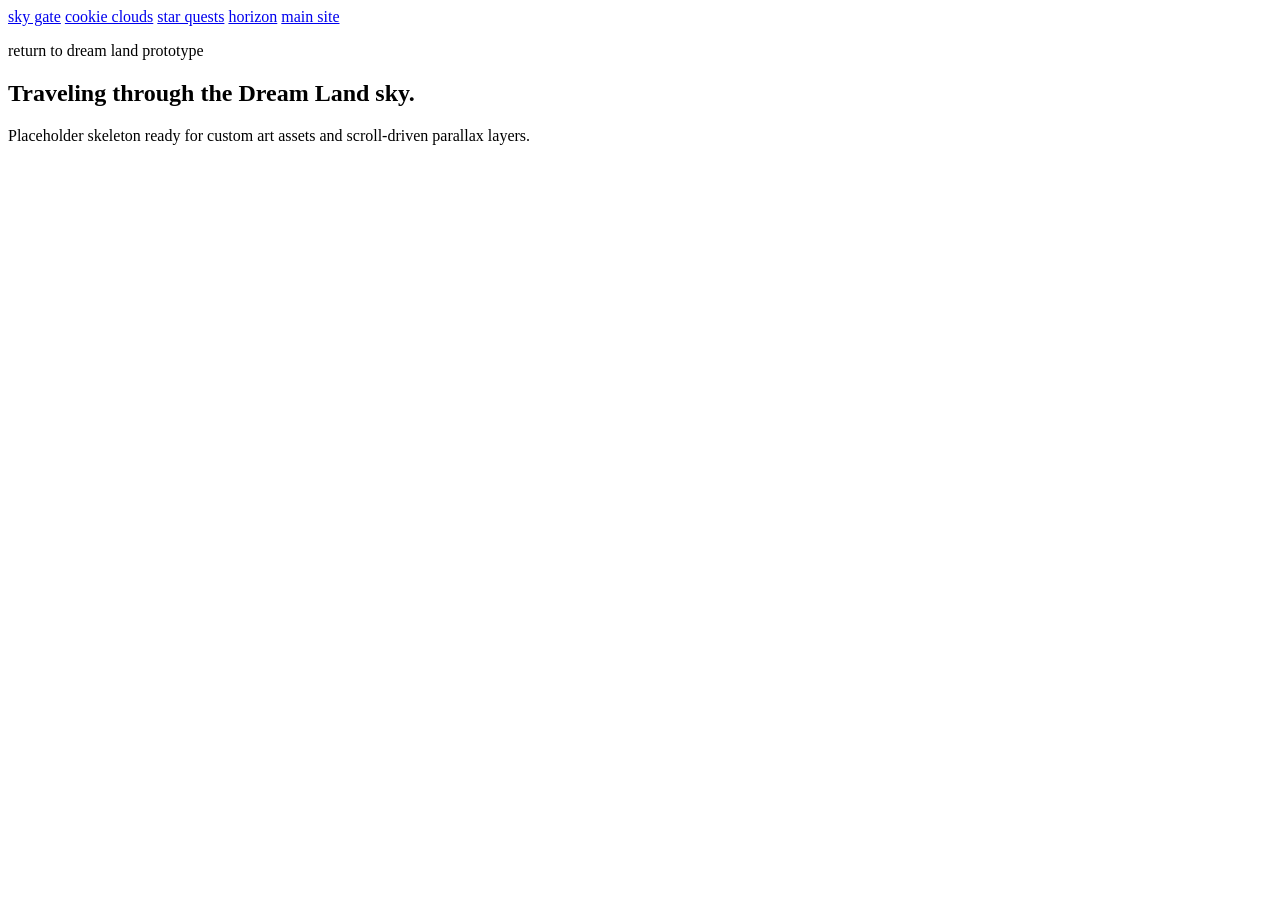
==== public/dreamland/index.html @ 4fce2ef8 "add prototype folder" ====
<!DOCTYPE html>
<html lang="en" class="no-js">
<head>
    <meta charset="UTF-8" />
    <meta name="viewport" content="width=device-width, initial-scale=1.0" />
    <title>Kerwin Mok | Return to Dream Land Prototype</title>
    <link rel="preconnect" href="https://fonts.googleapis.com" />
    <link rel="preconnect" href="https://fonts.gstatic.com" crossorigin />
    <link href="https://fonts.googleapis.com/css2?family=Space+Grotesk:wght@400;500;700&family=Instrument+Serif:ital@0;1&display=swap" rel="stylesheet" />
</head>
<body>
    <header class="top-nav" aria-label="Prototype navigation">
        <a href="#sky-gate" class="is-current" aria-current="true">sky gate</a>
        <a href="#cookie-clouds">cookie clouds</a>
        <a href="#star-quests">star quests</a>
        <a href="#halcandra-horizon">horizon</a>
        <a href="../index.html" class="nav-return">main site</a>
    </header>

    <!-- Fixed viewport stage for parallax background layers -->
    <div id="dreamland-viewport" class="dreamland-viewport" aria-hidden="true"></div>

    <!-- Scrollable foreground content container -->
    <main id="dreamland-world" class="dreamland-world">
        <section id="sky-gate" class="section stage-section">
            <div class="stage-container">
                <p class="kicker">return to dream land prototype</p>
                <h1>Traveling through the Dream Land sky.</h1>
                <p>Placeholder skeleton ready for custom art assets and scroll-driven parallax layers.</p>
            </div>
        </section>
    </main>
</body>
</html>
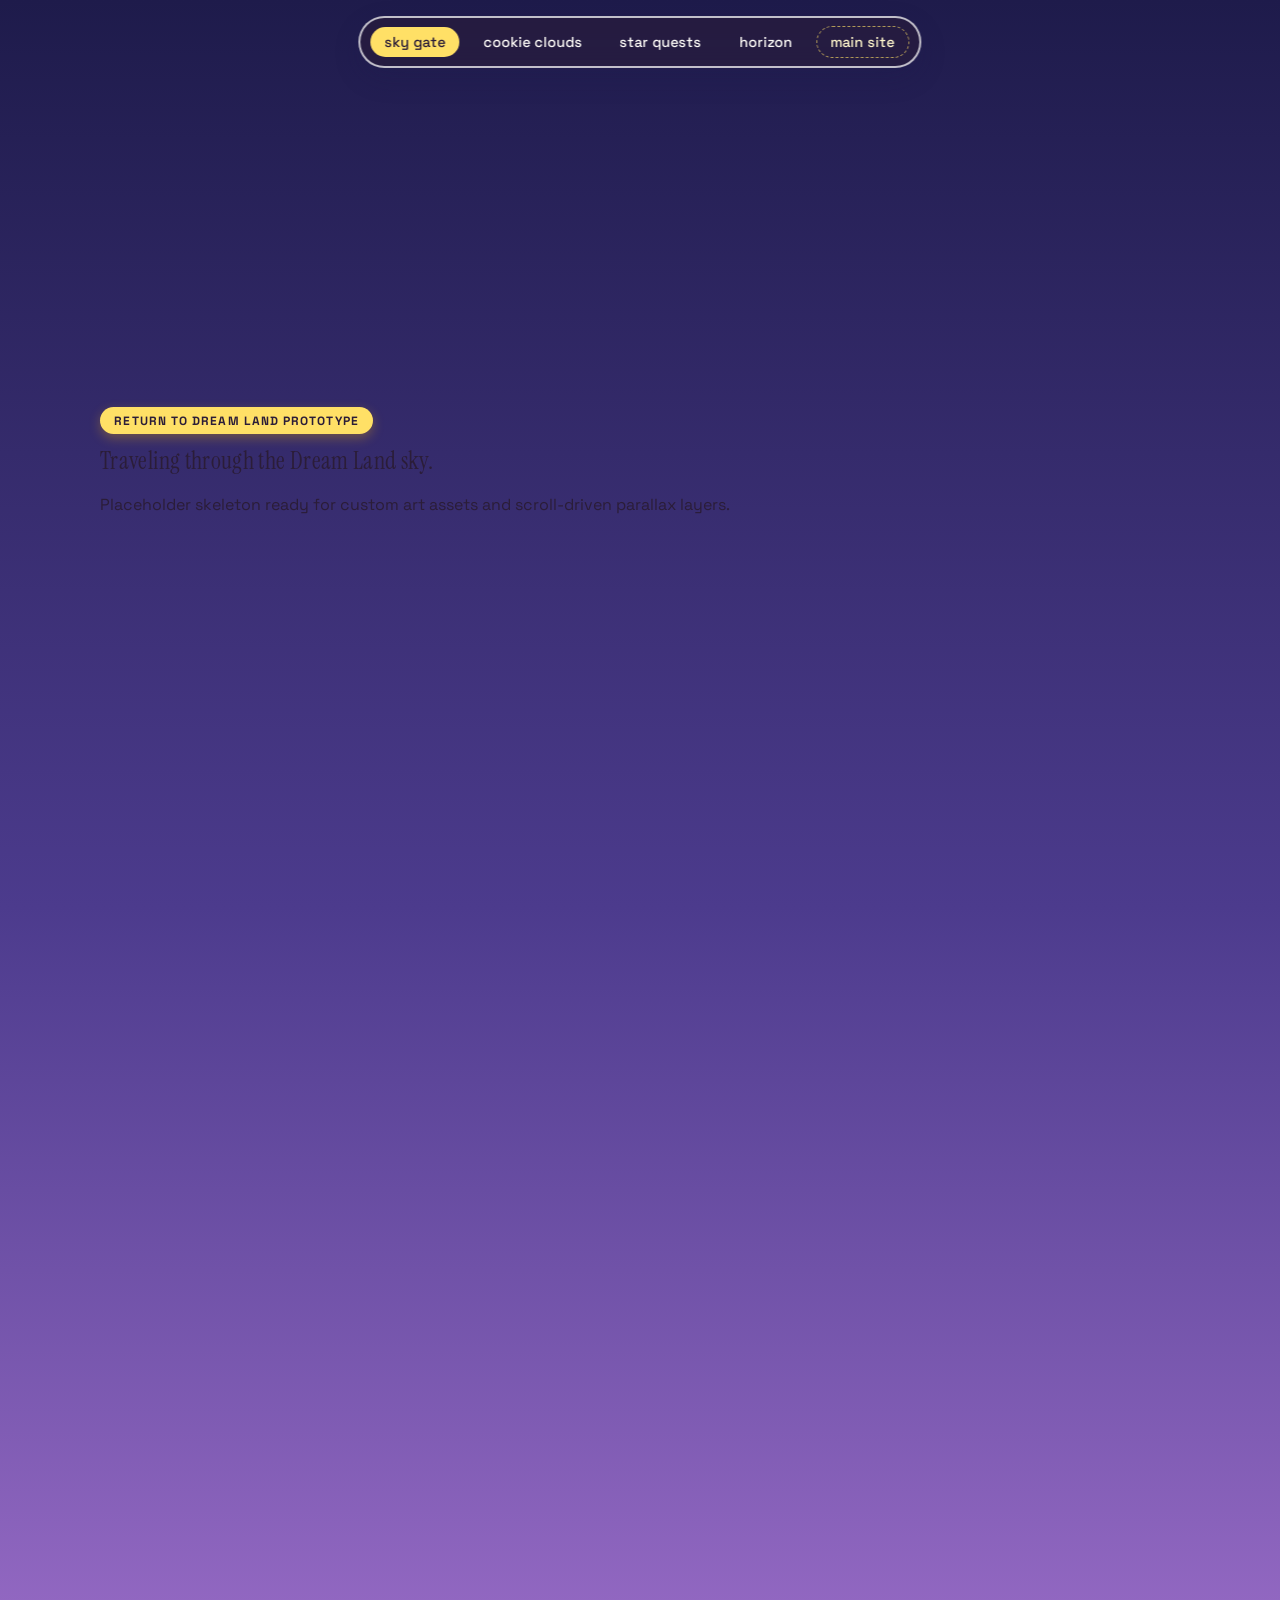
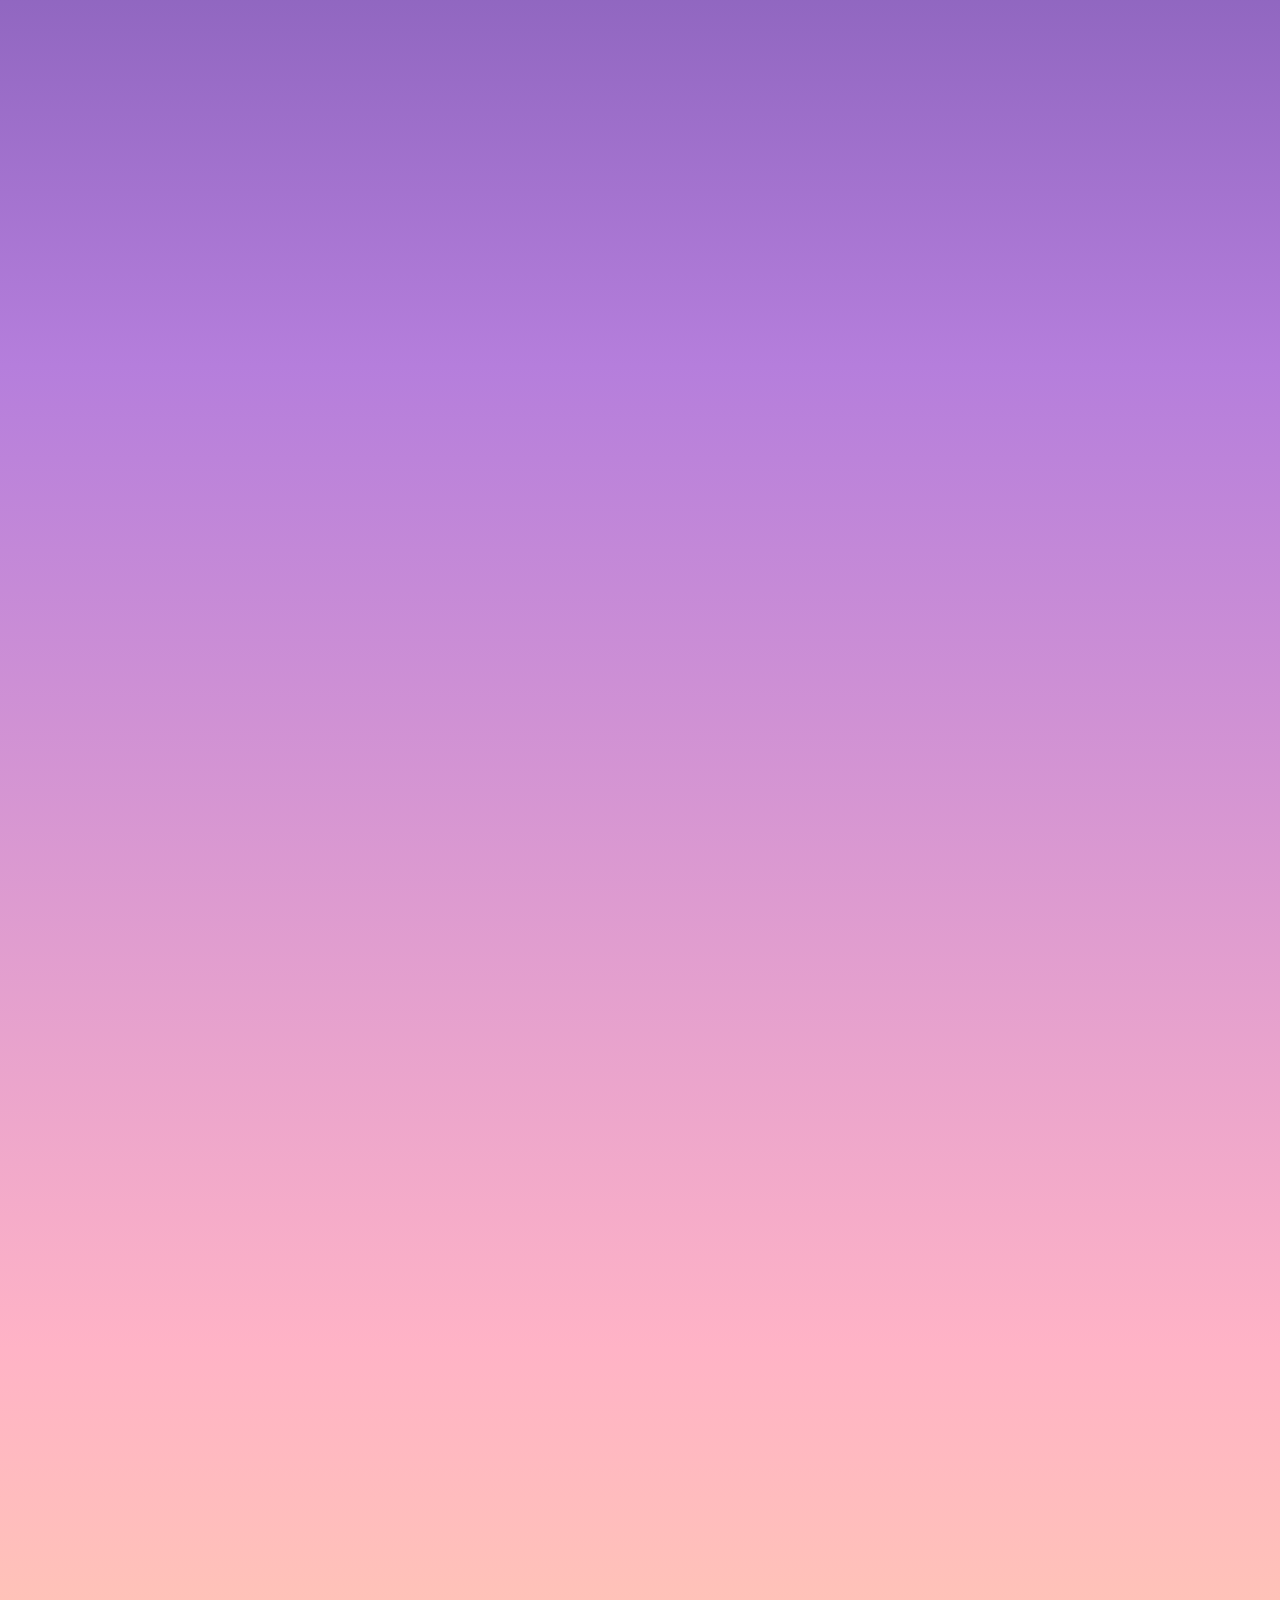
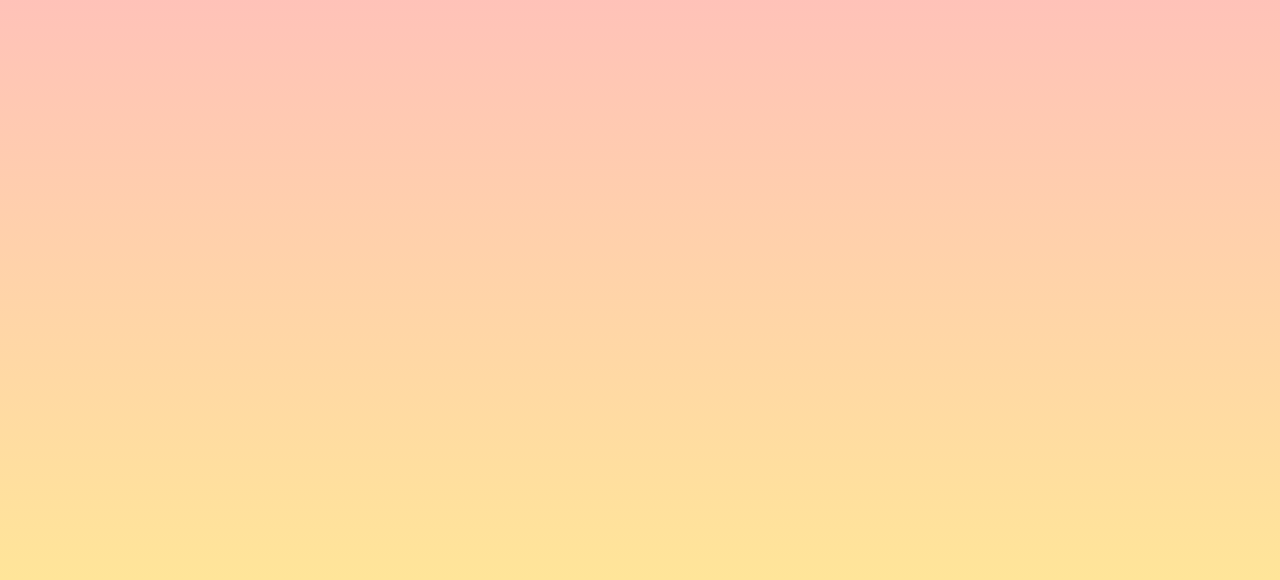
==== commit 29fcfef1: "add dreamland color palette" ====
--- a/public/dreamland/index.html
+++ b/public/dreamland/index.html
@@ -7,6 +7,7 @@
     <link rel="preconnect" href="https://fonts.googleapis.com" />
     <link rel="preconnect" href="https://fonts.gstatic.com" crossorigin />
     <link href="https://fonts.googleapis.com/css2?family=Space+Grotesk:wght@400;500;700&family=Instrument+Serif:ital@0;1&display=swap" rel="stylesheet" />
+    <link rel="stylesheet" href="styles.css" />
 </head>
 <body>
     <header class="top-nav" aria-label="Prototype navigation">
--- a/public/dreamland/styles.css
+++ b/public/dreamland/styles.css
@@ -0,0 +1,164 @@
+:root {
+    /* Dream Land core palette */
+    --kirby-pink: #ff8fb1;
+    --kirby-pink-deep: #ff5d8f;
+    --kirby-blush: #ffbfd3;
+    --kirby-cheek: #ff477e;
+    --star-yellow: #ffe066;
+    --star-gold: #ffb703;
+    --star-cream: #fff6cc;
+    --cloud-white: #fffdf9;
+    --cloud-tint: #fdeef4;
+
+    /* Pastel sky vertical gradient stops */
+    --sky-top: #1e1b4b;
+    --sky-upper: #4c3b8d;
+    --sky-mid: #b57edc;
+    --sky-lower: #ffb3c6;
+    --sky-horizon: #ffe599;
+
+    /* UI surfaces and ink */
+    --surface: rgba(255, 253, 249, 0.86);
+    --surface-strong: rgba(255, 253, 249, 0.94);
+    --ink: #2b1d38;
+    --muted: #644f78;
+    --line: rgba(255, 143, 177, 0.38);
+    --star-glow: 0 0 18px rgba(255, 224, 102, 0.75);
+    --card-shadow: 0 14px 34px rgba(43, 29, 56, 0.12), 0 3px 10px rgba(255, 93, 143, 0.1);
+
+    /* World layout metrics */
+    --world-min-height: 420vh;
+    --radius-pill: 999px;
+    --radius-card: 1.75rem;
+}
+
+* {
+    box-sizing: border-box;
+}
+
+html,
+body {
+    margin: 0;
+    padding: 0;
+    min-height: 100%;
+    scroll-behavior: smooth;
+}
+
+body {
+    font-family: "Space Grotesk", sans-serif;
+    color: var(--ink);
+    background: linear-gradient(
+        180deg,
+        var(--sky-top) 0%,
+        var(--sky-upper) 24%,
+        var(--sky-mid) 52%,
+        var(--sky-lower) 78%,
+        var(--sky-horizon) 100%
+    );
+    overflow-x: hidden;
+}
+
+h1,
+h2,
+h3 {
+    margin-top: 0;
+}
+
+h1,
+h2 {
+    font-family: "Instrument Serif", serif;
+    font-weight: 400;
+    line-height: 1.1;
+    letter-spacing: 0.015em;
+}
+
+.top-nav {
+    position: fixed;
+    top: 1rem;
+    left: 50%;
+    transform: translateX(-50%);
+    z-index: 30;
+    display: flex;
+    align-items: center;
+    gap: 0.65rem;
+    padding: 0.5rem 0.65rem;
+    border: 2px solid rgba(255, 255, 255, 0.72);
+    border-radius: var(--radius-pill);
+    background: rgba(43, 29, 56, 0.55);
+    backdrop-filter: blur(10px);
+    box-shadow: 0 10px 26px rgba(30, 27, 75, 0.24);
+}
+
+.top-nav a {
+    color: var(--cloud-white);
+    text-decoration: none;
+    text-transform: lowercase;
+    padding: 0.38rem 0.85rem;
+    border-radius: var(--radius-pill);
+    font-size: 0.9rem;
+    font-weight: 500;
+    transition: background-color 200ms ease, color 200ms ease, transform 200ms ease;
+}
+
+.top-nav a:hover,
+.top-nav a.is-current {
+    background: var(--star-yellow);
+    color: var(--ink);
+}
+
+.top-nav a.nav-return {
+    border: 1px dashed rgba(255, 224, 102, 0.65);
+    color: var(--star-cream);
+}
+
+.top-nav a.nav-return:hover {
+    background: var(--kirby-pink);
+    color: var(--ink);
+    border-color: transparent;
+}
+
+.dreamland-viewport {
+    position: fixed;
+    inset: 0;
+    z-index: 0;
+    overflow: hidden;
+    pointer-events: none;
+}
+
+.dreamland-world {
+    position: relative;
+    z-index: 2;
+    min-height: var(--world-min-height);
+}
+
+.section {
+    scroll-margin-top: 5.5rem;
+}
+
+.stage-section {
+    min-height: 100svh;
+    display: flex;
+    align-items: center;
+    padding: clamp(5.5rem, 8vw, 7.5rem) clamp(1.2rem, 6vw, 5rem) clamp(3rem, 5vw, 4.5rem);
+}
+
+.stage-container {
+    width: min(1080px, 100%);
+    margin-inline: auto;
+}
+
+.kicker {
+    display: inline-flex;
+    align-items: center;
+    gap: 0.45rem;
+    margin: 0 0 0.85rem;
+    padding: 0.35rem 0.9rem;
+    border-radius: var(--radius-pill);
+    background: var(--star-yellow);
+    color: var(--ink);
+    text-transform: uppercase;
+    letter-spacing: 0.09em;
+    font-size: 0.75rem;
+    font-weight: 700;
+    box-shadow: 0 4px 12px rgba(255, 183, 3, 0.3);
+}
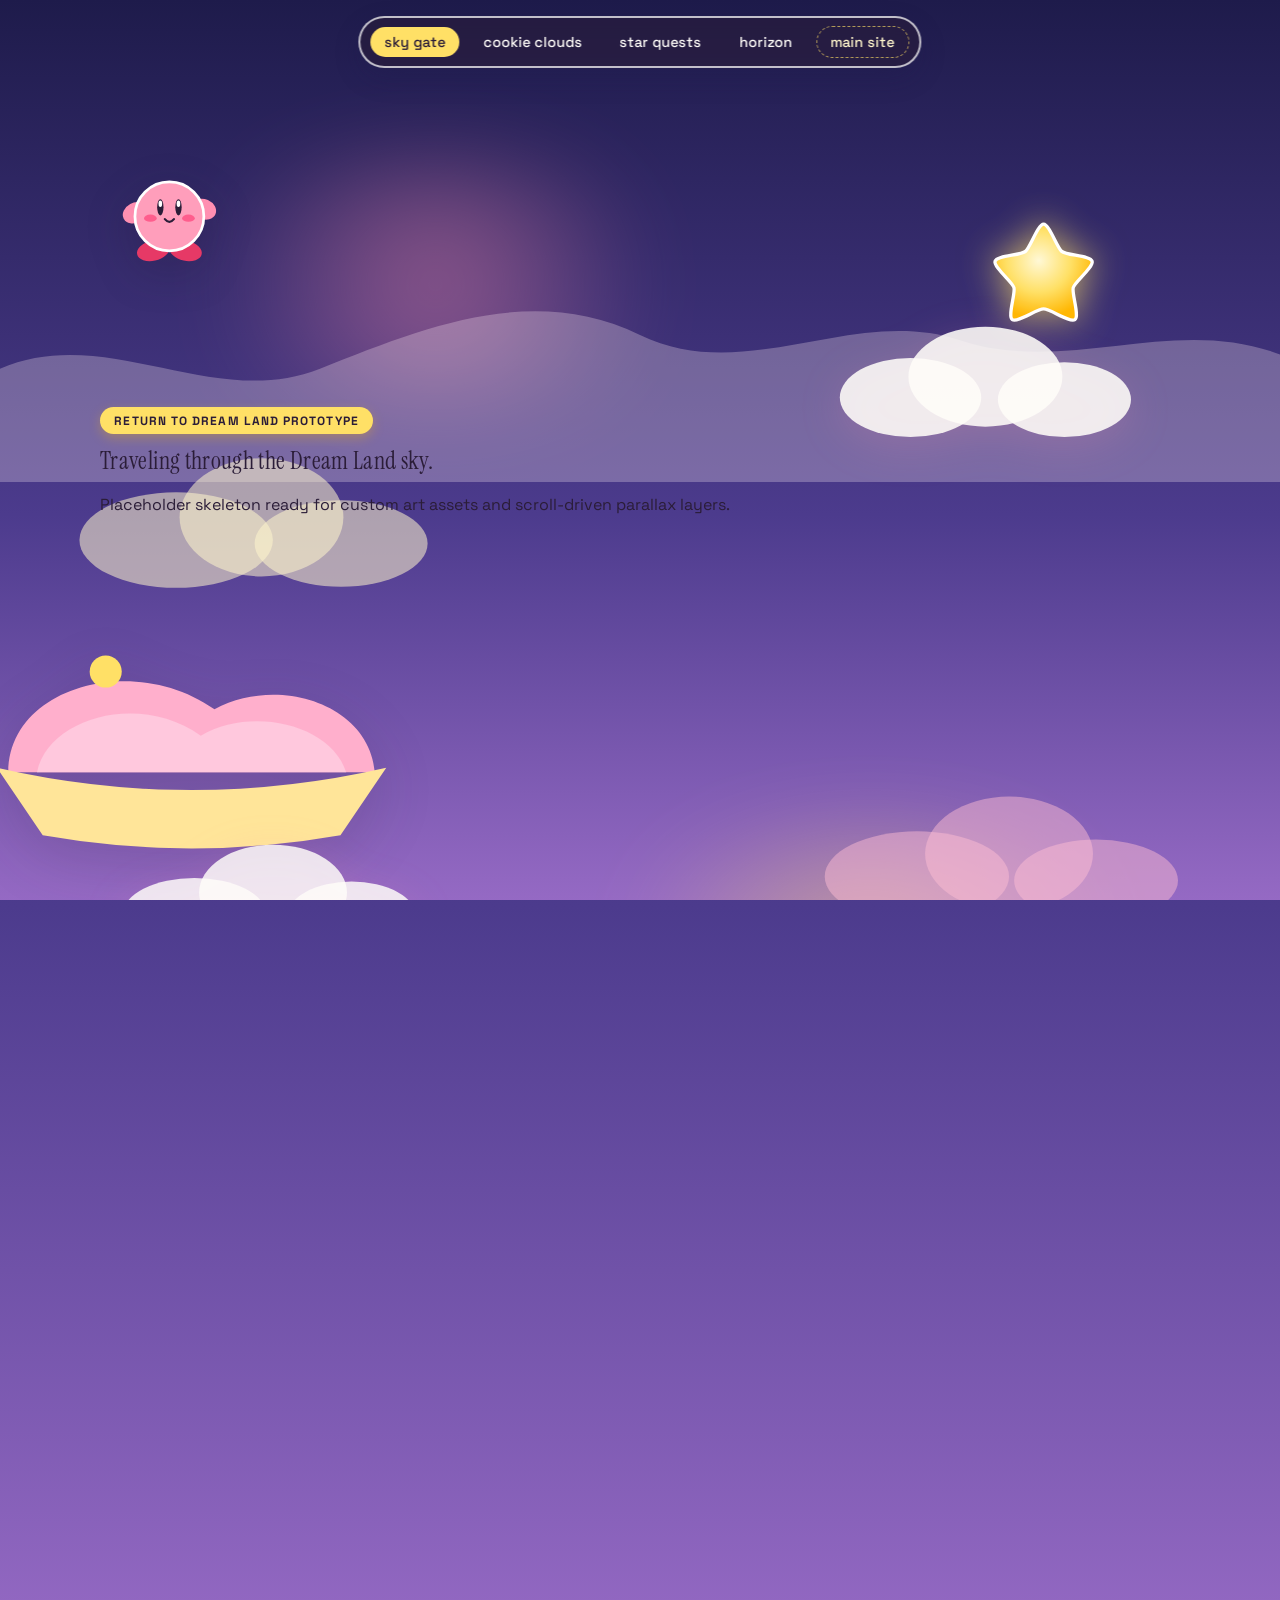
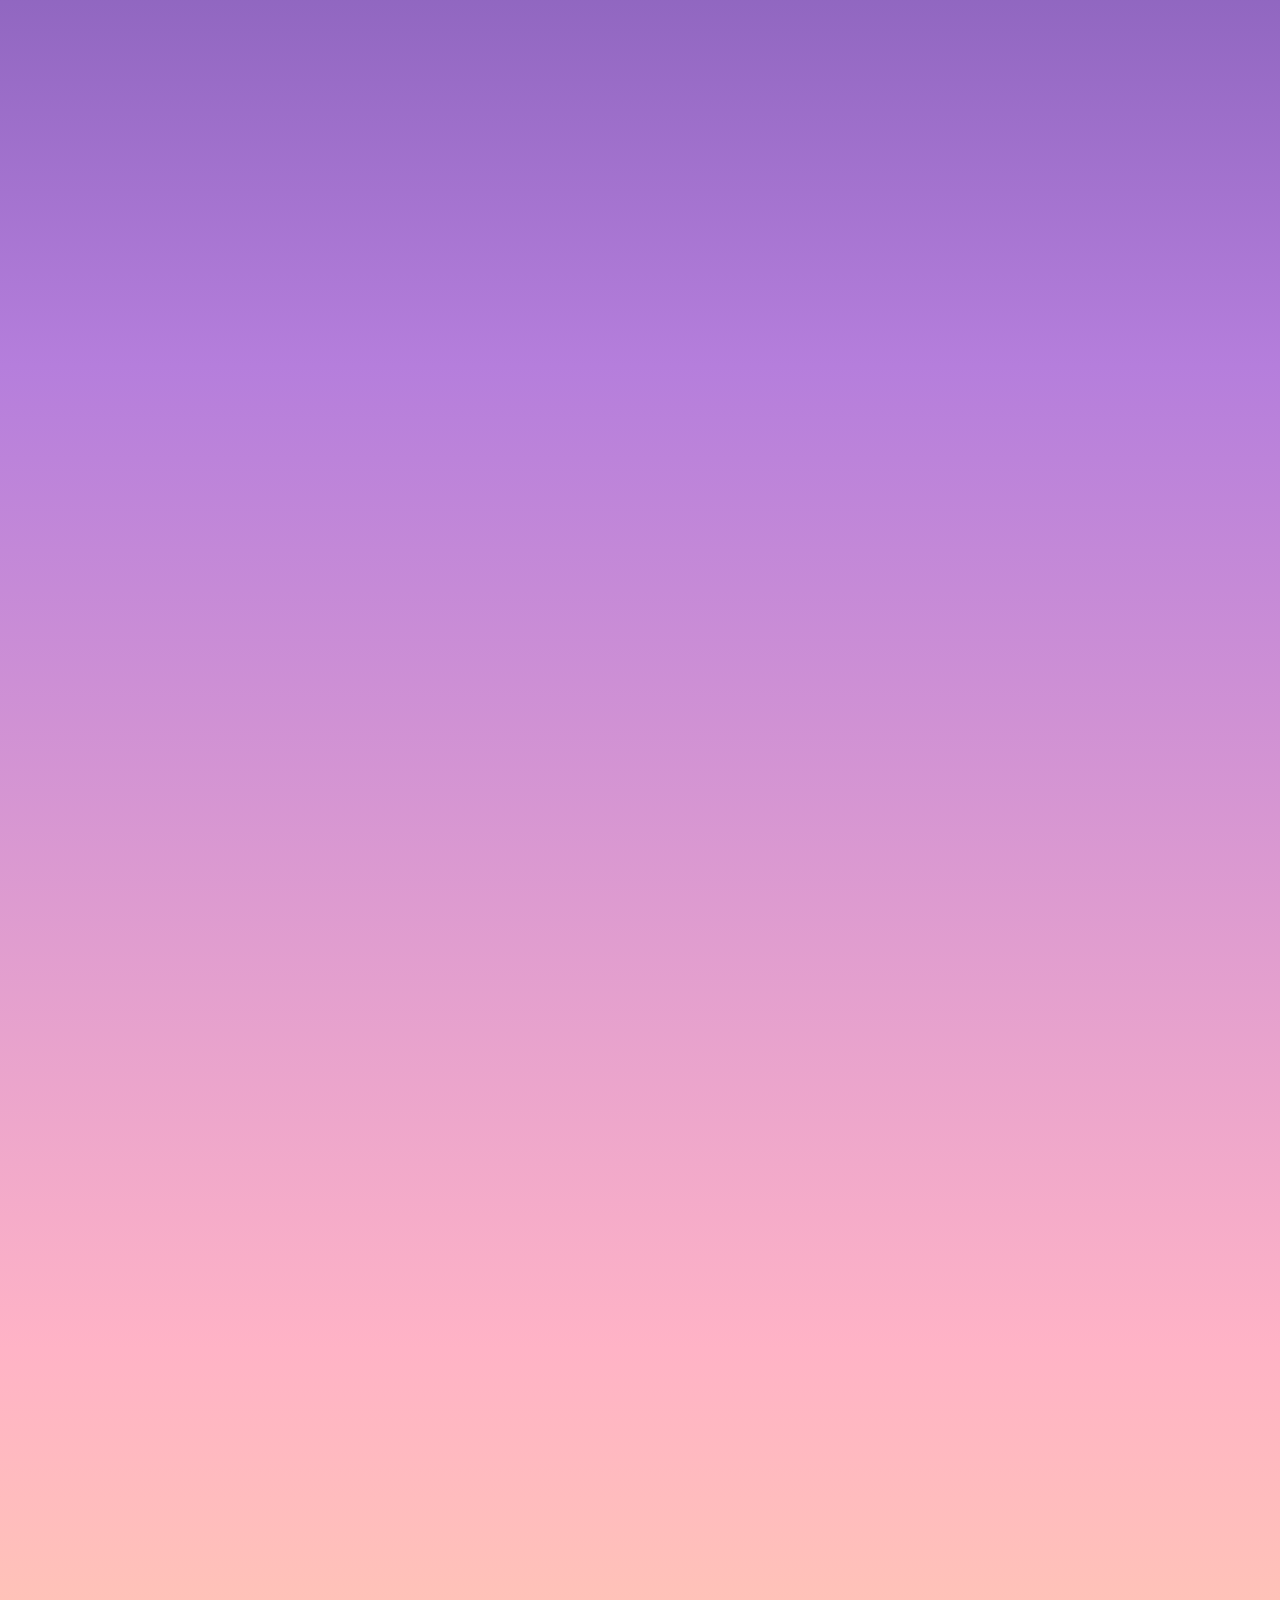
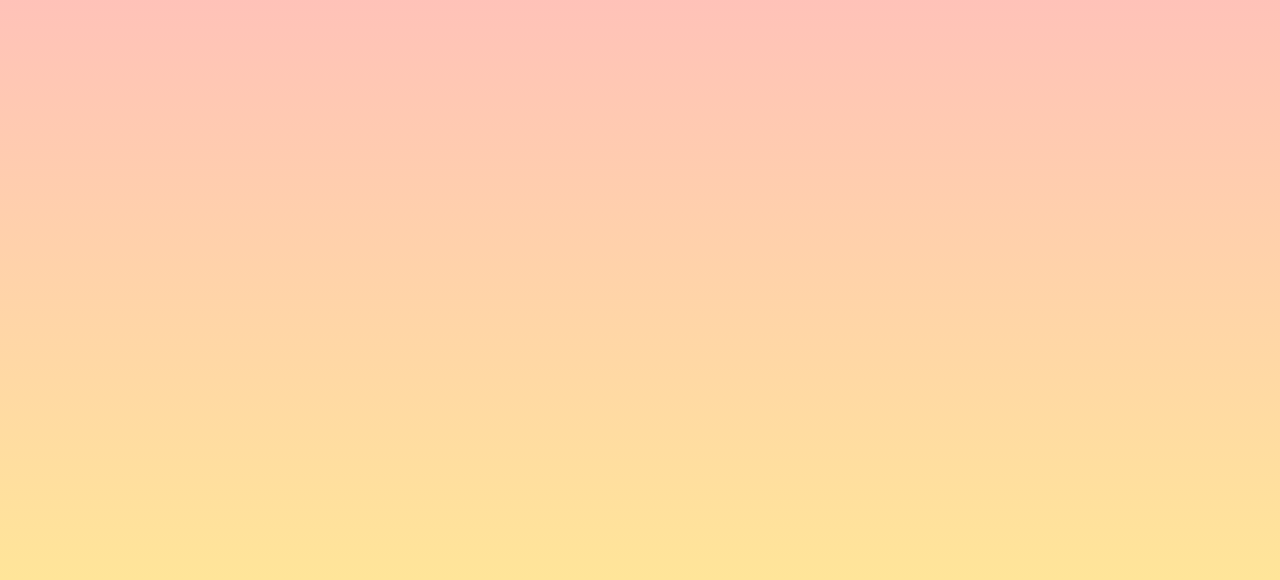
==== commit 2c9dae30: "add sky and cloud layers" ====
--- a/public/dreamland/index.html
+++ b/public/dreamland/index.html
@@ -19,7 +19,160 @@
     </header>
 
     <!-- Fixed viewport stage for parallax background layers -->
-    <div id="dreamland-viewport" class="dreamland-viewport" aria-hidden="true"></div>
+    <div id="dreamland-viewport" class="dreamland-viewport" aria-hidden="true">
+        <!-- Layer 1: Tall Dream Land World Sky Background -->
+        <!-- TODO(asset): Replace .sky-gradient-placeholder with full tall background image (assets/world-bg-sky.png) via config.js -->
+        <div class="parallax-layer layer-world-bg" data-parallax-layer="worldBg">
+            <div class="sky-gradient-placeholder">
+                <div class="sky-aurora sky-aurora-top"></div>
+                <div class="sky-aurora sky-aurora-mid"></div>
+                <div class="sky-horizon-glow"></div>
+            </div>
+        </div>
+
+        <!-- Layer 2: Distant Starfield (slowest parallax) -->
+        <!-- TODO(asset): Optional static/tiled star layer image (assets/stars-far.png) can replace generated stars via config.js -->
+        <div id="starfield-far" class="parallax-layer layer-stars-far" data-parallax-layer="farStars"></div>
+
+        <!-- Layer 3: Distant Pastel Clouds -->
+        <!-- TODO(asset): Replace inline SVG cloud bands with painted cloud layer (assets/clouds-far.png) -->
+        <div class="parallax-layer layer-clouds-far" data-parallax-layer="distantClouds">
+            <svg class="placeholder-svg cloud-band cloud-band-upper" viewBox="0 0 1440 320" preserveAspectRatio="none">
+                <path fill="rgba(253, 238, 244, 0.28)" d="M0,192 C120,140 240,240 360,192 C480,144 600,96 720,154 C840,212 960,120 1080,160 C1200,200 1320,130 1440,176 L1440,320 L0,320 Z"></path>
+            </svg>
+            <div class="cloud-cluster cloud-cluster-far-left">
+                <svg class="placeholder-svg" viewBox="0 0 360 150">
+                    <g fill="rgba(255, 246, 204, 0.55)">
+                        <ellipse cx="110" cy="95" rx="85" ry="42" />
+                        <ellipse cx="185" cy="75" rx="72" ry="52" />
+                        <ellipse cx="255" cy="98" rx="76" ry="38" />
+                    </g>
+                </svg>
+            </div>
+            <div class="cloud-cluster cloud-cluster-far-right">
+                <svg class="placeholder-svg" viewBox="0 0 400 160">
+                    <g fill="rgba(255, 191, 211, 0.48)">
+                        <ellipse cx="120" cy="100" rx="90" ry="44" />
+                        <ellipse cx="210" cy="78" rx="82" ry="56" />
+                        <ellipse cx="295" cy="104" rx="80" ry="40" />
+                    </g>
+                </svg>
+            </div>
+        </div>
+
+        <!-- Layer 4: Mid-depth Starfield -->
+        <!-- TODO(asset): Optional mid star layer asset (assets/stars-mid.png) can replace generated mid stars via config.js -->
+        <div id="starfield-mid" class="parallax-layer layer-stars-mid" data-parallax-layer="midStars"></div>
+
+        <!-- Layer 5: Floating Dream Land Hills & Fountain Isles -->
+        <!-- TODO(asset): Replace SVG floating islands and hills with illustrated stage backdrop (assets/dreamland-hills.png) -->
+        <div class="parallax-layer layer-floating-hills" data-parallax-layer="floatingHills">
+            <div class="floating-isle isle-left">
+                <svg class="placeholder-svg" viewBox="0 0 380 220">
+                    <!-- Rounded checkerboard-inspired pastel hill placeholder -->
+                    <path d="M30,140 C30,65 140,35 210,85 C265,55 345,80 350,140 Z" fill="#ffAFcc" />
+                    <path d="M55,140 C65,92 145,70 198,108 C242,82 312,98 325,140 Z" fill="#ffc8dd" />
+                    <path d="M20,136 Q190,175 360,136 L320,195 Q190,218 60,195 Z" fill="#ffe599" />
+                    <circle cx="115" cy="52" r="14" fill="#ffe066" />
+                </svg>
+            </div>
+            <div class="floating-isle isle-right">
+                <svg class="placeholder-svg" viewBox="0 0 420 240">
+                    <path d="M40,155 C45,72 165,40 245,98 C300,68 375,92 385,155 Z" fill="#cdb4db" />
+                    <path d="M70,155 C85,100 165,82 232,120 C278,94 342,110 355,155 Z" fill="#ffafcc" />
+                    <path d="M30,150 Q210,192 390,150 L345,212 Q210,234 75,212 Z" fill="#ffe066" />
+                </svg>
+            </div>
+        </div>
+
+        <!-- Layer 6: Warp Star Vehicle Placeholder -->
+        <!-- TODO(asset): Replace SVG Warp Star with illustrated Warp Star asset (assets/warp-star.png) -->
+        <div class="parallax-layer layer-warp-star" data-parallax-layer="warpStar">
+            <div id="warp-star-anchor" class="warp-star-badge">
+                <img class="asset-slot-img" data-asset-slot="warpStar" alt="" hidden />
+                <svg class="placeholder-svg warp-star-svg" viewBox="0 0 140 140">
+                    <defs>
+                        <radialGradient id="warpStarGrad" cx="45%" cy="38%" r="60%">
+                            <stop offset="0%" stop-color="#fff8d6" />
+                            <stop offset="55%" stop-color="#ffe066" />
+                            <stop offset="100%" stop-color="#ffb703" />
+                        </radialGradient>
+                    </defs>
+                    <path
+                        fill="url(#warpStarGrad)"
+                        stroke="#ffffff"
+                        stroke-width="4"
+                        stroke-linejoin="round"
+                        d="M70,10 C77,10 86,38 92,43 C98,48 127,48 129,55 C131,62 108,80 106,87 C104,94 114,122 108,126 C102,130 78,113 70,113 C62,113 38,130 32,126 C26,122 36,94 34,87 C32,80 9,62 11,55 C13,48 42,48 48,43 C54,38 63,10 70,10 Z"
+                    />
+                </svg>
+            </div>
+        </div>
+
+        <!-- Layer 7: Foreground Fluffy Clouds (faster parallax) -->
+        <!-- TODO(asset): Replace foreground SVG clouds with painted foreground cloud layer (assets/clouds-near.png) -->
+        <div class="parallax-layer layer-clouds-near" data-parallax-layer="nearClouds">
+            <div class="cloud-puff cloud-puff-1">
+                <svg class="placeholder-svg" viewBox="0 0 320 140">
+                    <g fill="rgba(255, 253, 249, 0.88)">
+                        <ellipse cx="88" cy="88" rx="68" ry="38" />
+                        <ellipse cx="160" cy="68" rx="74" ry="48" />
+                        <ellipse cx="236" cy="90" rx="64" ry="36" />
+                    </g>
+                </svg>
+            </div>
+            <div class="cloud-puff cloud-puff-2">
+                <svg class="placeholder-svg" viewBox="0 0 360 150">
+                    <g fill="rgba(255, 253, 249, 0.84)">
+                        <ellipse cx="100" cy="94" rx="78" ry="40" />
+                        <ellipse cx="185" cy="70" rx="80" ry="52" />
+                        <ellipse cx="270" cy="96" rx="70" ry="38" />
+                    </g>
+                </svg>
+            </div>
+            <div class="cloud-puff cloud-puff-3">
+                <svg class="placeholder-svg" viewBox="0 0 300 135">
+                    <g fill="rgba(253, 238, 244, 0.9)">
+                        <ellipse cx="84" cy="84" rx="64" ry="34" />
+                        <ellipse cx="152" cy="64" rx="68" ry="45" />
+                        <ellipse cx="222" cy="86" rx="60" ry="33" />
+                    </g>
+                </svg>
+            </div>
+        </div>
+
+        <!-- Layer 8: Foreground Star Sparkles (fastest parallax) -->
+        <!-- TODO(asset): Optional foreground sparkle overlay (assets/stars-near.png) via config.js -->
+        <div id="starfield-near" class="parallax-layer layer-stars-near" data-parallax-layer="foregroundStars"></div>
+
+        <!-- Layer 9: Traveler Character Sprite Slot -->
+        <!-- TODO(asset): Replace geometric pink puffball placeholder with custom character sprite (assets/kirby-float.png) -->
+        <div class="parallax-layer layer-kirby-sprite" data-parallax-layer="kirbySprite">
+            <div id="kirby-traveler" class="kirby-placeholder-wrap">
+                <img class="asset-slot-img" data-asset-slot="kirbySprite" alt="" hidden />
+                <svg class="placeholder-svg kirby-placeholder-svg" viewBox="0 0 120 120">
+                    <!-- Feet placeholders -->
+                    <ellipse cx="42" cy="98" rx="18" ry="11" fill="#e63966" transform="rotate(-12 42 98)" />
+                    <ellipse cx="78" cy="98" rx="18" ry="11" fill="#e63966" transform="rotate(12 78 98)" />
+                    <!-- Arms placeholders -->
+                    <ellipse cx="22" cy="56" rx="14" ry="11" fill="#ff8fb1" transform="rotate(-28 22 56)" />
+                    <ellipse cx="98" cy="52" rx="14" ry="11" fill="#ff8fb1" transform="rotate(24 98 52)" />
+                    <!-- Round body placeholder -->
+                    <circle cx="60" cy="60" r="38" fill="#ff9ebb" stroke="#ffffff" stroke-width="3" />
+                    <!-- Rosy cheeks -->
+                    <ellipse cx="39" cy="62" rx="7" ry="4" fill="#ff477e" opacity="0.75" />
+                    <ellipse cx="81" cy="62" rx="7" ry="4" fill="#ff477e" opacity="0.75" />
+                    <!-- Expressive eyes -->
+                    <ellipse cx="50" cy="50" rx="3.5" ry="9" fill="#2b1d38" />
+                    <ellipse cx="50" cy="46" rx="2" ry="3.5" fill="#ffffff" />
+                    <ellipse cx="70" cy="50" rx="3.5" ry="9" fill="#2b1d38" />
+                    <ellipse cx="70" cy="46" rx="2" ry="3.5" fill="#ffffff" />
+                    <!-- Happy smile -->
+                    <path d="M55,63 Q60,69 65,63" fill="none" stroke="#2b1d38" stroke-width="2.5" stroke-linecap="round" />
+                </svg>
+            </div>
+        </div>
+    </div>
 
     <!-- Scrollable foreground content container -->
     <main id="dreamland-world" class="dreamland-world">
--- a/public/dreamland/styles.css
+++ b/public/dreamland/styles.css
@@ -162,3 +162,166 @@
     font-weight: 700;
     box-shadow: 0 4px 12px rgba(255, 183, 3, 0.3);
 }
+
+/* Parallax layer stack (transform and opacity only for 60fps compositing) */
+.parallax-layer {
+    position: absolute;
+    inset: 0;
+    height: 180vh;
+    will-change: transform, opacity;
+    transform: translate3d(0, 0, 0);
+    pointer-events: none;
+}
+
+.layer-world-bg {
+    height: 220vh;
+}
+
+/* TODO(asset): Replaced when assets.worldBg is enabled in config.js */
+.sky-gradient-placeholder {
+    position: relative;
+    width: 100%;
+    height: 100%;
+    background: linear-gradient(
+        180deg,
+        var(--sky-top) 0%,
+        var(--sky-upper) 26%,
+        var(--sky-mid) 54%,
+        var(--sky-lower) 80%,
+        var(--sky-horizon) 100%
+    );
+}
+
+.sky-aurora {
+    position: absolute;
+    border-radius: 50%;
+    filter: blur(42px);
+    opacity: 0.45;
+}
+
+.sky-aurora-top {
+    top: 8%;
+    left: 12%;
+    width: 44vw;
+    height: 28vh;
+    background: radial-gradient(circle, var(--kirby-pink) 0%, transparent 70%);
+}
+
+.sky-aurora-mid {
+    top: 42%;
+    right: 8%;
+    width: 48vw;
+    height: 32vh;
+    background: radial-gradient(circle, var(--star-yellow) 0%, transparent 72%);
+}
+
+.sky-horizon-glow {
+    position: absolute;
+    inset: auto 0 0;
+    height: 36vh;
+    background: linear-gradient(180deg, transparent 0%, rgba(255, 246, 204, 0.65) 100%);
+}
+
+/* Distant and foreground cloud layers */
+.cloud-band {
+    position: absolute;
+    left: 0;
+    width: 100%;
+    height: 26vh;
+}
+
+.cloud-band-upper {
+    top: 22vh;
+}
+
+.cloud-cluster {
+    position: absolute;
+    width: clamp(220px, 32vw, 420px);
+}
+
+.cloud-cluster-far-left {
+    top: 48vh;
+    left: 4vw;
+}
+
+.cloud-cluster-far-right {
+    top: 86vh;
+    right: 6vw;
+}
+
+.floating-isle {
+    position: absolute;
+    width: clamp(240px, 34vw, 440px);
+    filter: drop-shadow(0 18px 28px rgba(43, 29, 56, 0.16));
+}
+
+.isle-left {
+    top: 68vh;
+    left: -2vw;
+}
+
+.isle-right {
+    top: 118vh;
+    right: -2vw;
+}
+
+.cloud-puff {
+    position: absolute;
+    width: clamp(200px, 26vw, 350px);
+    filter: drop-shadow(0 10px 20px rgba(255, 143, 177, 0.2));
+}
+
+.cloud-puff-1 {
+    top: 34vh;
+    right: 10vw;
+}
+
+.cloud-puff-2 {
+    top: 92vh;
+    left: 8vw;
+}
+
+.cloud-puff-3 {
+    top: 142vh;
+    right: 14vw;
+}
+
+/* Warp Star and Kirby Traveler sprites */
+.warp-star-badge {
+    position: absolute;
+    top: 24vh;
+    right: 14vw;
+    width: clamp(78px, 9vw, 124px);
+    height: clamp(78px, 9vw, 124px);
+    filter: drop-shadow(0 0 18px rgba(255, 224, 102, 0.72));
+    will-change: transform;
+}
+
+.kirby-placeholder-wrap {
+    position: absolute;
+    top: 18vh;
+    left: 9vw;
+    width: clamp(72px, 8.5vw, 112px);
+    height: clamp(72px, 8.5vw, 112px);
+    filter: drop-shadow(0 12px 20px rgba(43, 29, 56, 0.22));
+    will-change: transform;
+}
+
+.placeholder-svg {
+    display: block;
+    width: 100%;
+    height: auto;
+}
+
+.asset-slot-img {
+    display: block;
+    width: 100%;
+    height: auto;
+    object-fit: contain;
+}
+
+.has-real-asset > .placeholder-svg,
+.has-real-asset > .sky-gradient-placeholder {
+    display: none;
+}
+
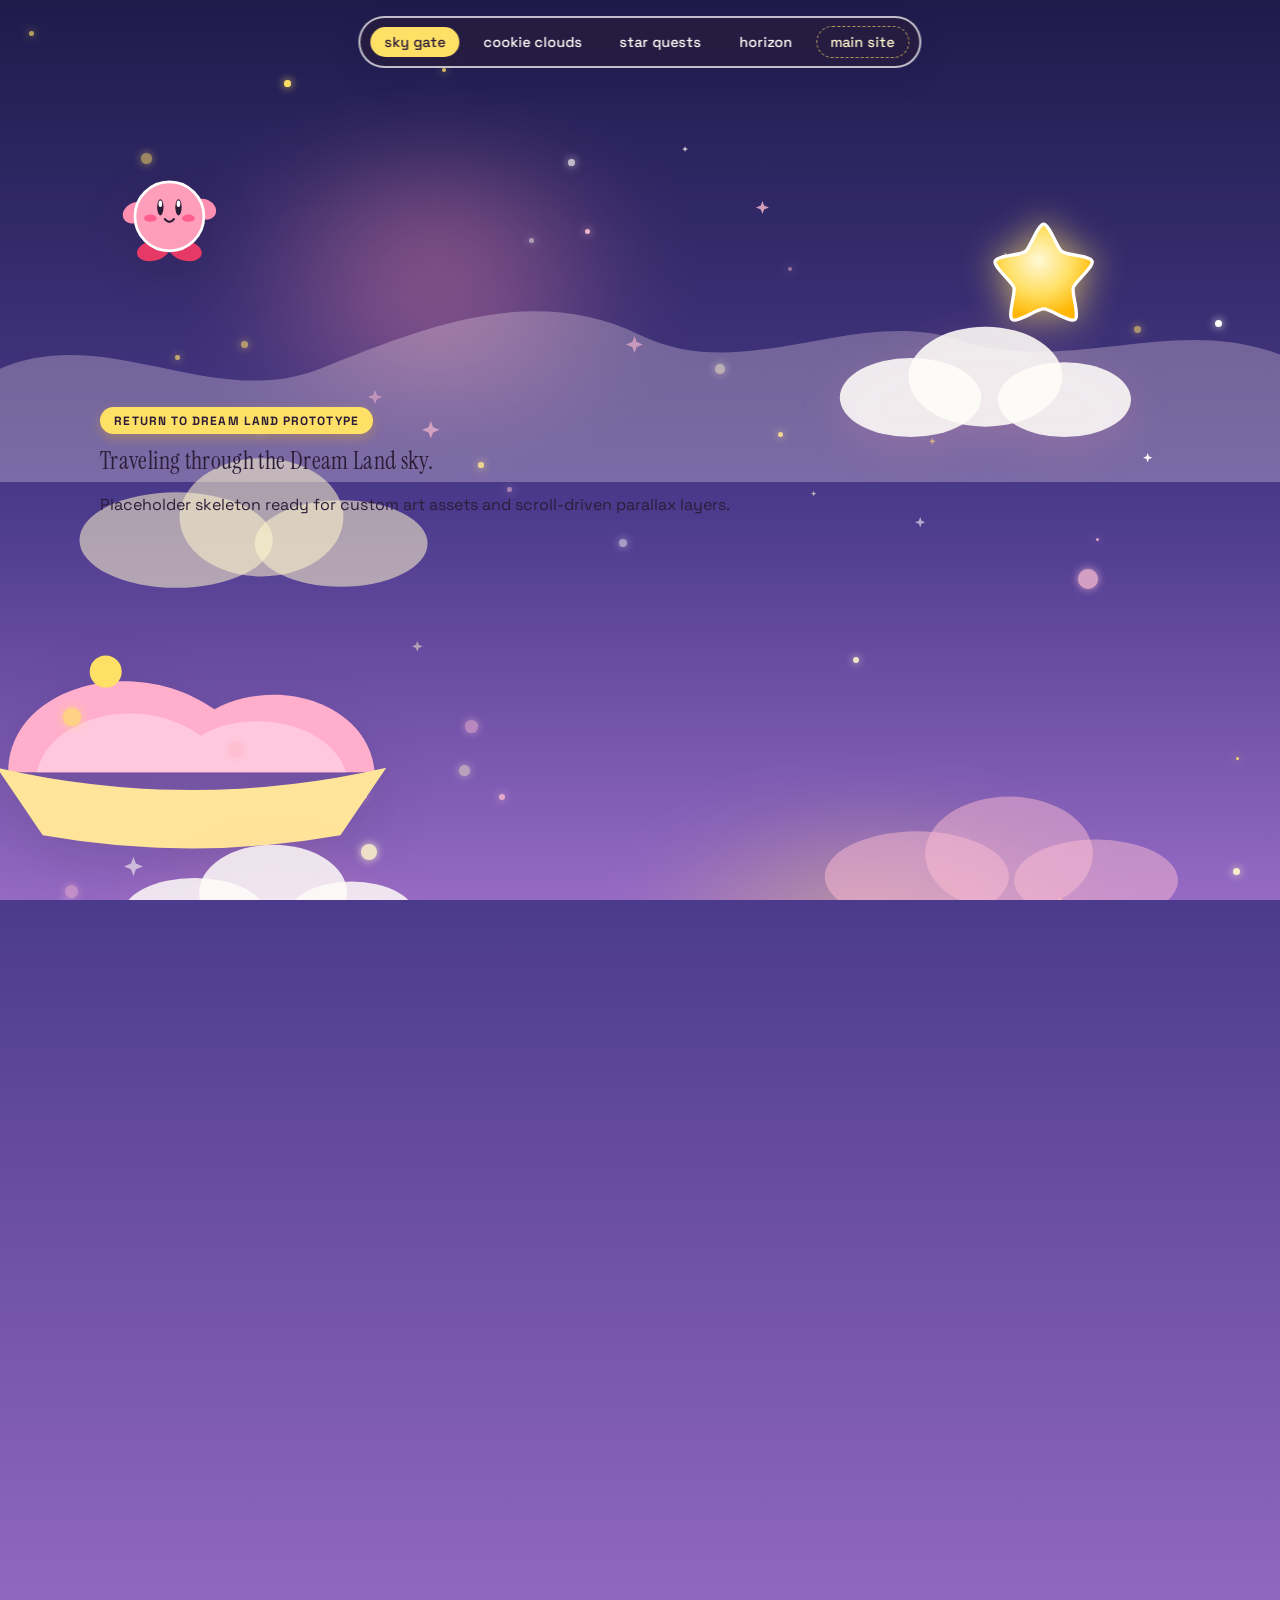
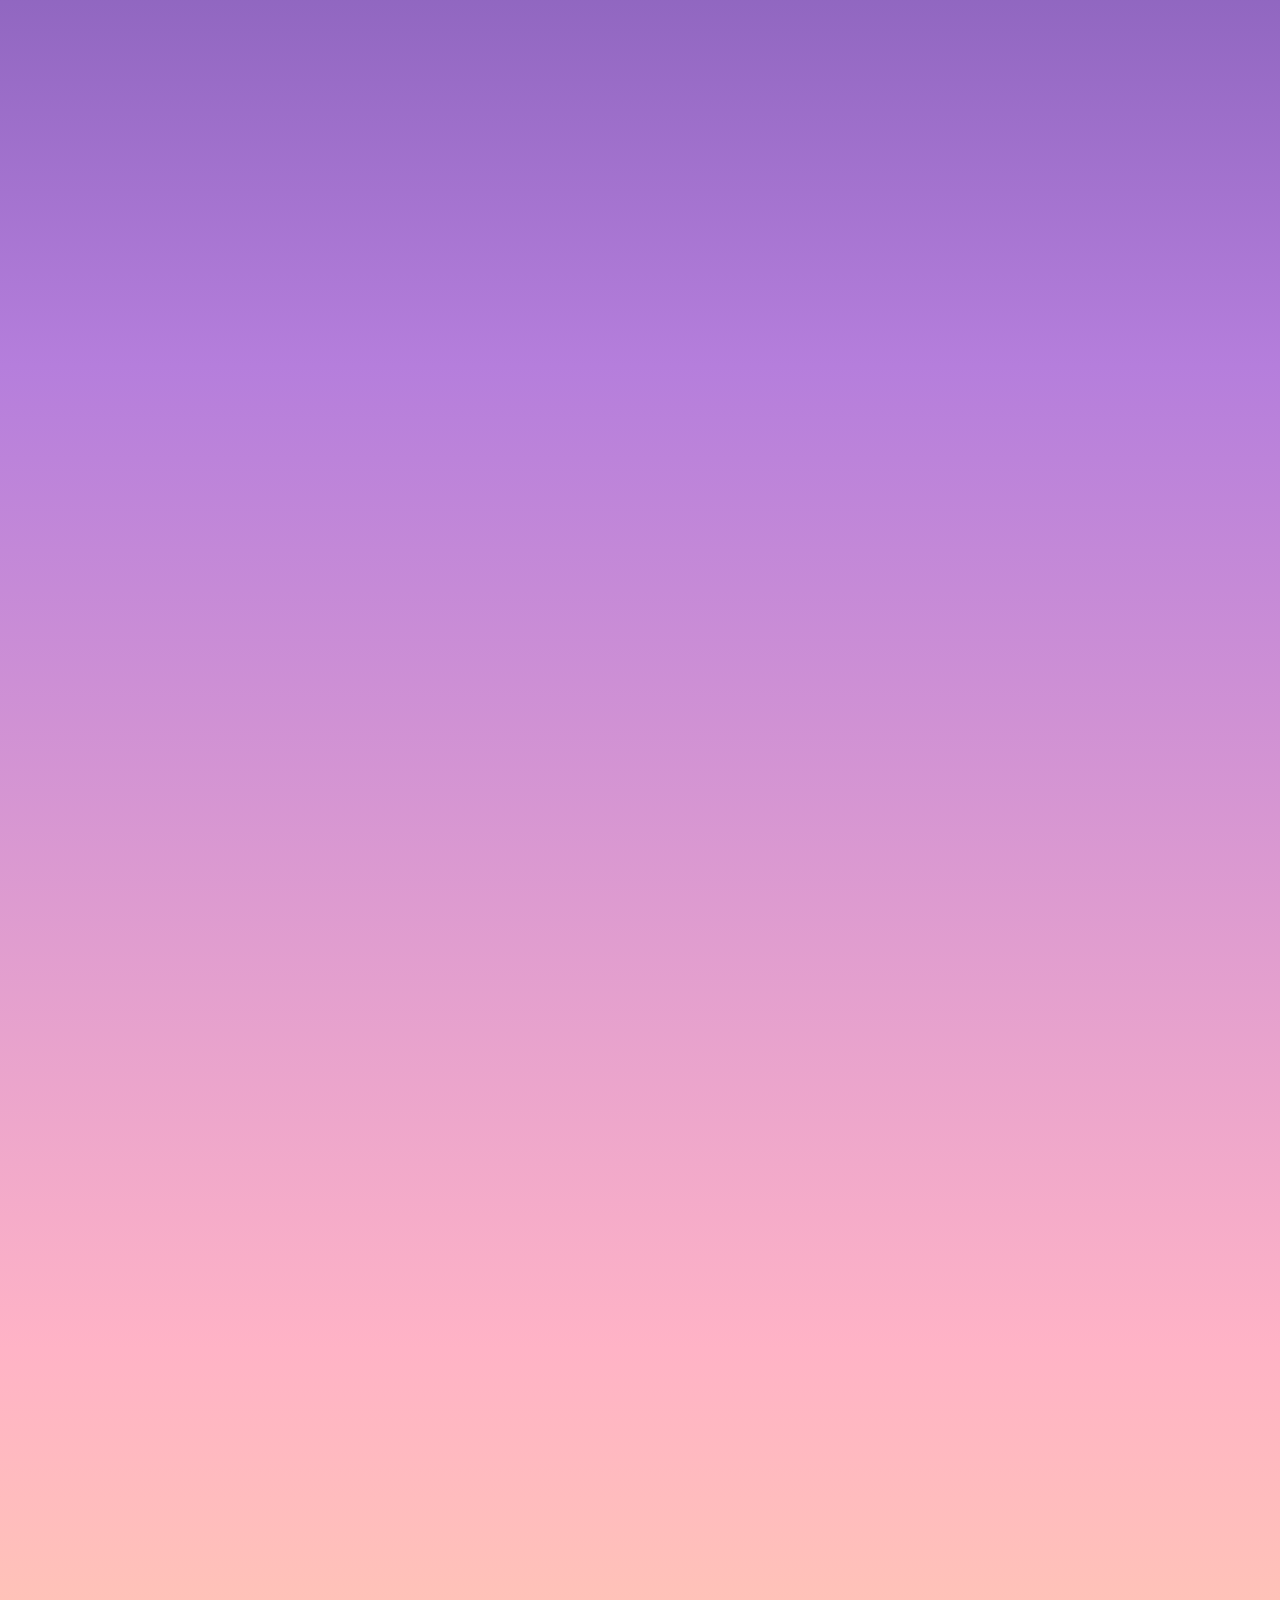
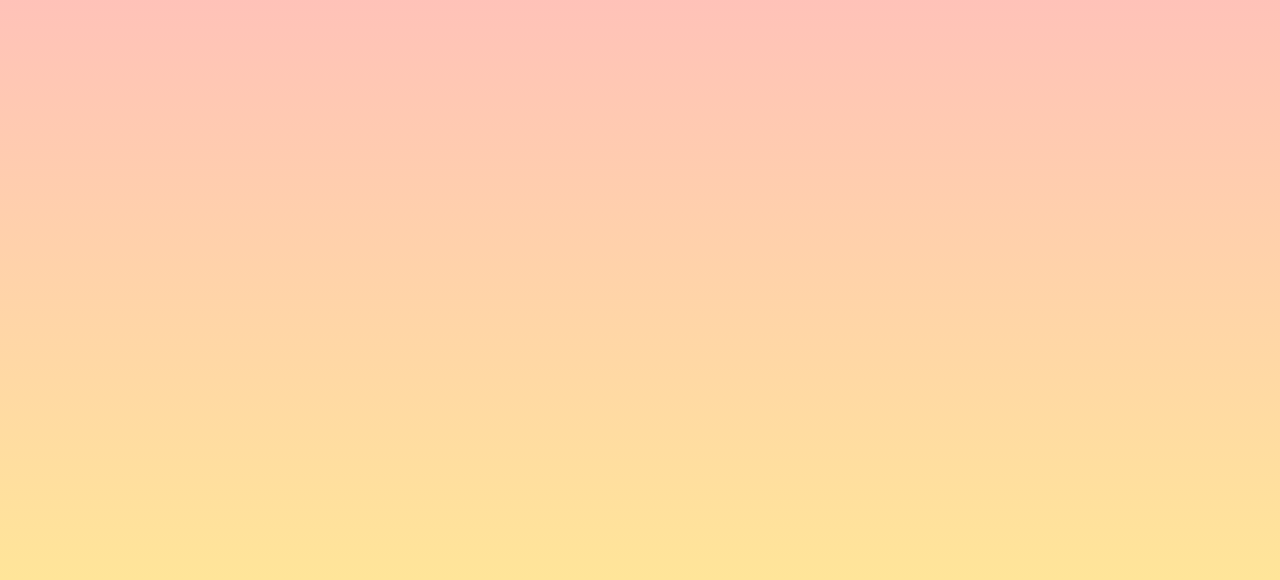
==== commit b67095ba: "add starfield layer" ====
--- a/public/dreamland/index.html
+++ b/public/dreamland/index.html
@@ -184,5 +184,7 @@
             </div>
         </section>
     </main>
+
+    <script src="app.js"></script>
 </body>
 </html>
--- a/public/dreamland/styles.css
+++ b/public/dreamland/styles.css
@@ -325,3 +325,32 @@
     display: none;
 }
 
+/* Generated Dream Land starfield nodes */
+.dream-star {
+    position: absolute;
+    display: block;
+    background: var(--star-color, var(--star-yellow));
+    will-change: transform, opacity;
+    transform: translate3d(0, 0, 0);
+}
+
+.dream-star.is-dot {
+    border-radius: 50%;
+    box-shadow: 0 0 8px var(--star-color, var(--star-yellow));
+}
+
+.dream-star.is-sparkle {
+    clip-path: polygon(
+        50% 0%,
+        63% 35%,
+        100% 50%,
+        63% 65%,
+        50% 100%,
+        37% 65%,
+        0% 50%,
+        37% 35%
+    );
+    filter: drop-shadow(0 0 6px rgba(255, 224, 102, 0.8));
+}
+
+
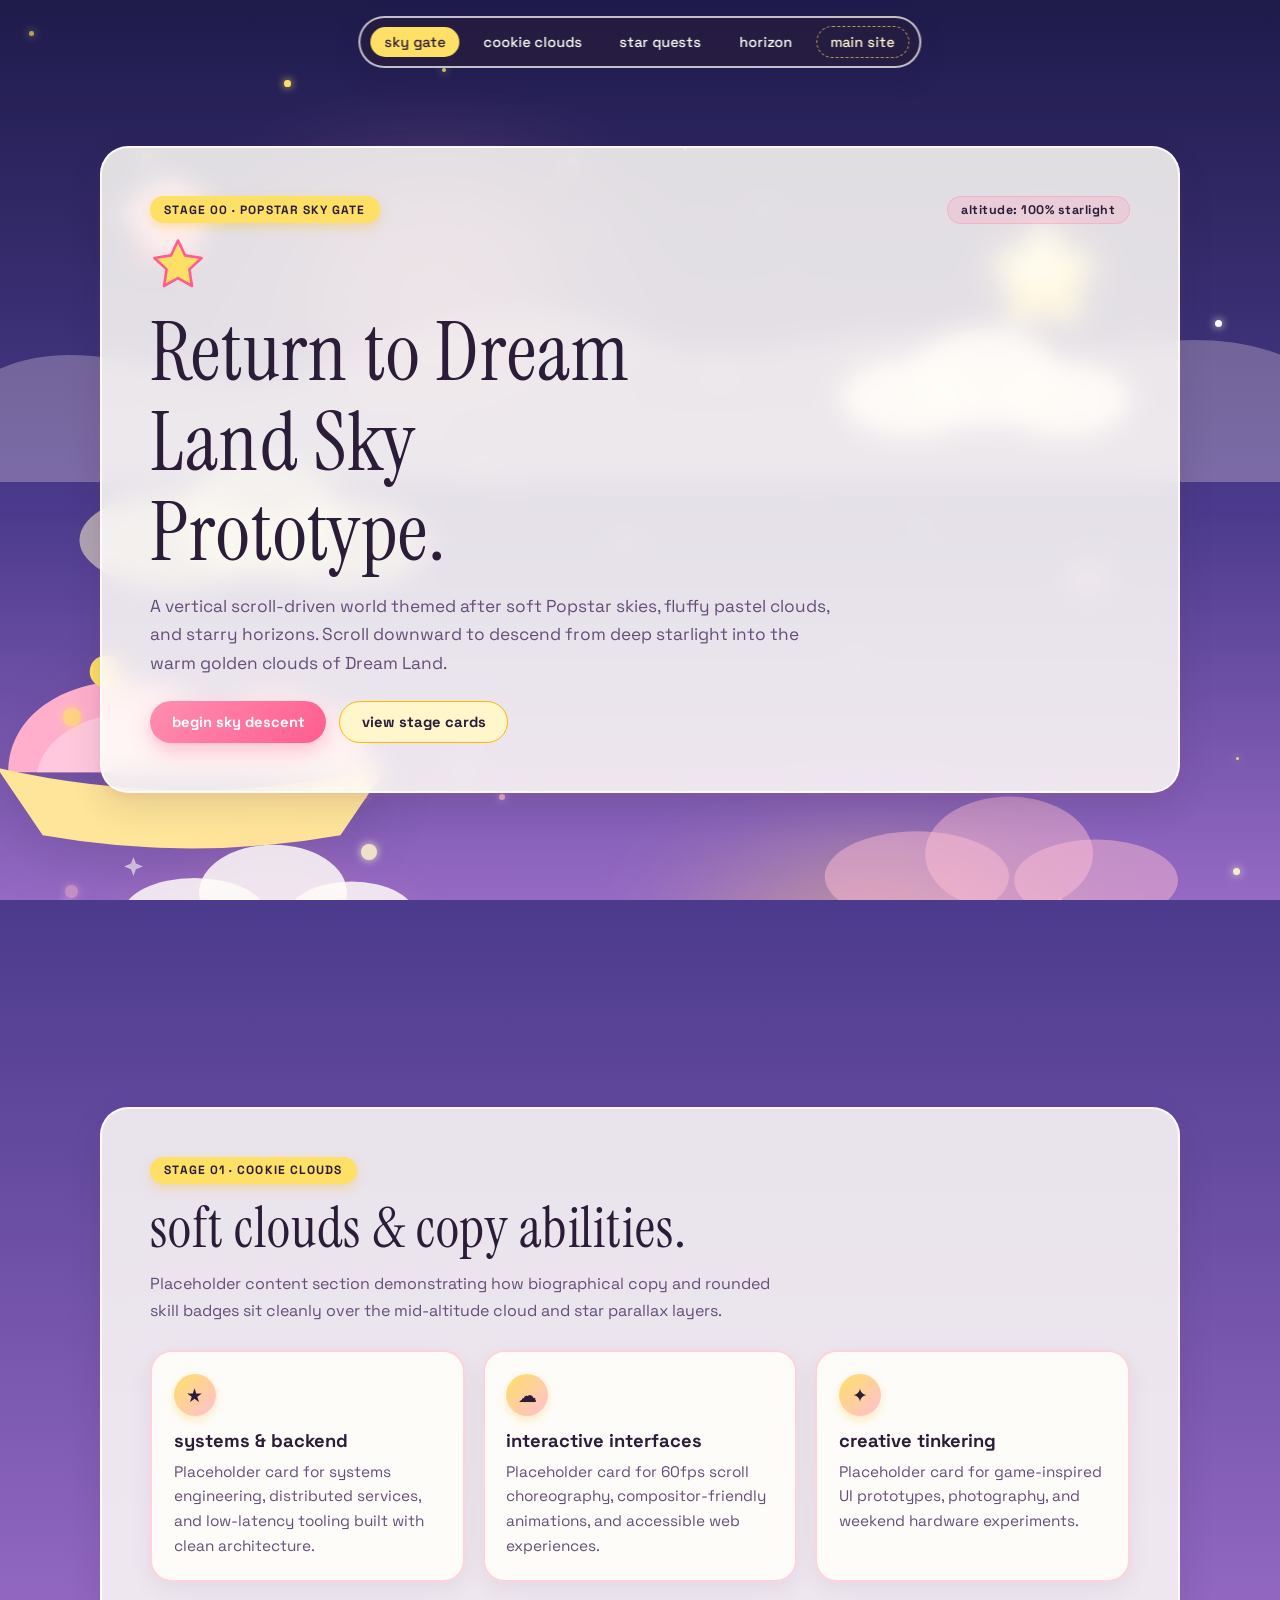
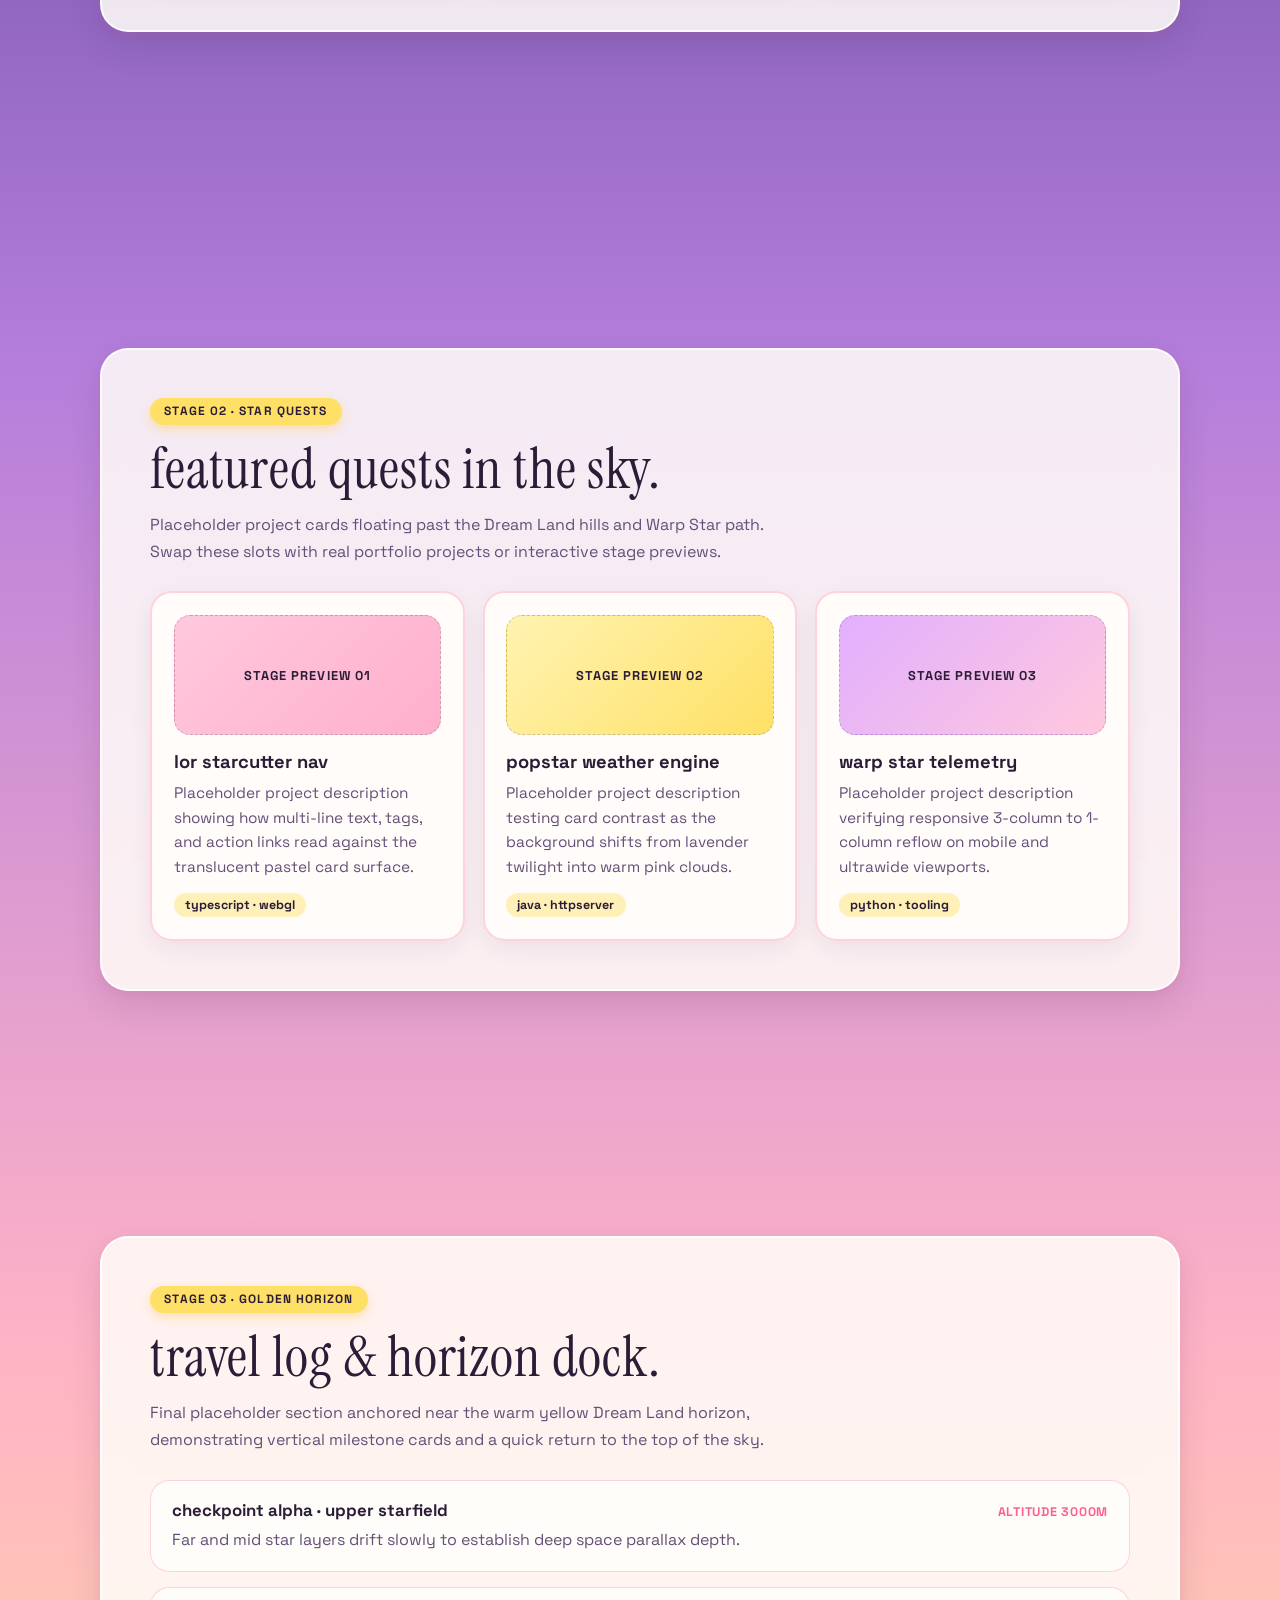
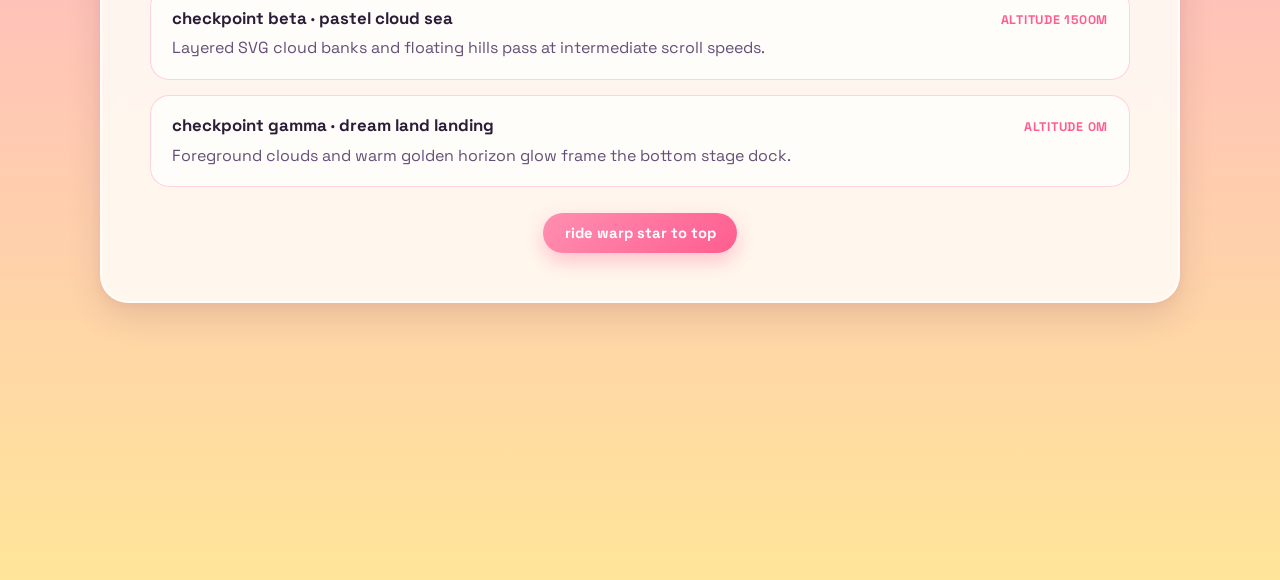
==== commit 160205d5: "add placeholder content sections" ====
--- a/public/dreamland/index.html
+++ b/public/dreamland/index.html
@@ -176,11 +176,173 @@
 
     <!-- Scrollable foreground content container -->
     <main id="dreamland-world" class="dreamland-world">
-        <section id="sky-gate" class="section stage-section">
+        <!-- Hero Stage: Sky Gate -->
+        <section id="sky-gate" class="section stage-section hero-stage">
             <div class="stage-container">
-                <p class="kicker">return to dream land prototype</p>
-                <h1>Traveling through the Dream Land sky.</h1>
-                <p>Placeholder skeleton ready for custom art assets and scroll-driven parallax layers.</p>
+                <div class="dream-banner-card">
+                    <div class="stage-meta-row">
+                        <p class="kicker">stage 00 &middot; popstar sky gate</p>
+                        <span id="sky-altitude-pill" class="altitude-pill">altitude: 100% starlight</span>
+                    </div>
+                    <!-- TODO(asset): Replace SVG star emblem with title crest asset (assets/title-crest.png) -->
+                    <div class="hero-crest-slot" data-asset-container="titleCrest">
+                        <img class="asset-slot-img" data-asset-slot="titleCrest" alt="" hidden />
+                        <svg class="placeholder-svg crest-svg" viewBox="0 0 64 64" aria-hidden="true">
+                            <polygon
+                                fill="#ffe066"
+                                stroke="#ff5d8f"
+                                stroke-width="3"
+                                stroke-linejoin="round"
+                                points="32,4 40,21 59,24 45,37 48,56 32,47 16,56 19,37 5,24 24,21"
+                            />
+                        </svg>
+                    </div>
+                    <h1>Return to Dream Land Sky Prototype.</h1>
+                    <p class="hero-lead">
+                        A vertical scroll-driven world themed after soft Popstar skies, fluffy pastel clouds,
+                        and starry horizons. Scroll downward to descend from deep starlight into the warm
+                        golden clouds of Dream Land.
+                    </p>
+                    <div class="hero-actions">
+                        <a href="#cookie-clouds" class="dream-btn is-primary">begin sky descent</a>
+                        <a href="#star-quests" class="dream-btn is-secondary">view stage cards</a>
+                    </div>
+                </div>
+            </div>
+        </section>
+
+        <!-- Placeholder Content Section 1: Cookie Clouds (About / Copy Abilities) -->
+        <section id="cookie-clouds" class="section stage-section">
+            <div class="stage-container">
+                <div class="dream-section-shell">
+                    <p class="kicker">stage 01 &middot; cookie clouds</p>
+                    <h2>Soft clouds &amp; copy abilities.</h2>
+                    <p class="section-intro">
+                        Placeholder content section demonstrating how biographical copy and rounded skill badges
+                        sit cleanly over the mid-altitude cloud and star parallax layers.
+                    </p>
+                    <div class="dream-card-grid">
+                        <article class="dream-card">
+                            <!-- TODO(asset): Replace ability badge SVG with assets/icon-star-rod.png -->
+                            <div class="card-badge" aria-hidden="true">&#9733;</div>
+                            <h3>systems &amp; backend</h3>
+                            <p>
+                                Placeholder card for systems engineering, distributed services, and low-latency
+                                tooling built with clean architecture.
+                            </p>
+                        </article>
+                        <article class="dream-card">
+                            <!-- TODO(asset): Replace ability badge SVG with assets/icon-warp-wing.png -->
+                            <div class="card-badge" aria-hidden="true">&#9729;</div>
+                            <h3>interactive interfaces</h3>
+                            <p>
+                                Placeholder card for 60fps scroll choreography, compositor-friendly animations,
+                                and accessible web experiences.
+                            </p>
+                        </article>
+                        <article class="dream-card">
+                            <!-- TODO(asset): Replace ability badge SVG with assets/icon-maxim-tomato.png -->
+                            <div class="card-badge" aria-hidden="true">&#10022;</div>
+                            <h3>creative tinkering</h3>
+                            <p>
+                                Placeholder card for game-inspired UI prototypes, photography, and weekend
+                                hardware experiments.
+                            </p>
+                        </article>
+                    </div>
+                </div>
+            </div>
+        </section>
+
+        <!-- Placeholder Content Section 2: Star Quests (Projects Showcase) -->
+        <section id="star-quests" class="section stage-section">
+            <div class="stage-container">
+                <div class="dream-section-shell">
+                    <p class="kicker">stage 02 &middot; star quests</p>
+                    <h2>Featured quests in the sky.</h2>
+                    <p class="section-intro">
+                        Placeholder project cards floating past the Dream Land hills and Warp Star path.
+                        Swap these slots with real portfolio projects or interactive stage previews.
+                    </p>
+                    <div class="dream-card-grid">
+                        <article class="dream-card is-project">
+                            <!-- TODO(asset): Replace .project-thumb-placeholder with project screenshot or stage frame (assets/card-frame.png) -->
+                            <div class="project-thumb-placeholder thumb-pink">
+                                <span>stage preview 01</span>
+                            </div>
+                            <h3>lor starcutter nav</h3>
+                            <p>
+                                Placeholder project description showing how multi-line text, tags, and action
+                                links read against the translucent pastel card surface.
+                            </p>
+                            <span class="dream-tag">typescript &middot; webgl</span>
+                        </article>
+                        <article class="dream-card is-project">
+                            <!-- TODO(asset): Replace .project-thumb-placeholder with project screenshot or stage frame (assets/card-frame.png) -->
+                            <div class="project-thumb-placeholder thumb-gold">
+                                <span>stage preview 02</span>
+                            </div>
+                            <h3>popstar weather engine</h3>
+                            <p>
+                                Placeholder project description testing card contrast as the background shifts
+                                from lavender twilight into warm pink clouds.
+                            </p>
+                            <span class="dream-tag">java &middot; httpserver</span>
+                        </article>
+                        <article class="dream-card is-project">
+                            <!-- TODO(asset): Replace .project-thumb-placeholder with project screenshot or stage frame (assets/card-frame.png) -->
+                            <div class="project-thumb-placeholder thumb-berry">
+                                <span>stage preview 03</span>
+                            </div>
+                            <h3>warp star telemetry</h3>
+                            <p>
+                                Placeholder project description verifying responsive 3-column to 1-column
+                                reflow on mobile and ultrawide viewports.
+                            </p>
+                            <span class="dream-tag">python &middot; tooling</span>
+                        </article>
+                    </div>
+                </div>
+            </div>
+        </section>
+
+        <!-- Placeholder Content Section 3: Halcandra Horizon (Experience / Timeline & Return Dock) -->
+        <section id="halcandra-horizon" class="section stage-section">
+            <div class="stage-container">
+                <div class="dream-section-shell">
+                    <p class="kicker">stage 03 &middot; golden horizon</p>
+                    <h2>Travel log &amp; horizon dock.</h2>
+                    <p class="section-intro">
+                        Final placeholder section anchored near the warm yellow Dream Land horizon, demonstrating
+                        vertical milestone cards and a quick return to the top of the sky.
+                    </p>
+                    <ol class="dream-timeline">
+                        <li>
+                            <div class="timeline-row">
+                                <strong>checkpoint alpha &middot; upper starfield</strong>
+                                <span>altitude 3000m</span>
+                            </div>
+                            <p>Far and mid star layers drift slowly to establish deep space parallax depth.</p>
+                        </li>
+                        <li>
+                            <div class="timeline-row">
+                                <strong>checkpoint beta &middot; pastel cloud sea</strong>
+                                <span>altitude 1500m</span>
+                            </div>
+                            <p>Layered SVG cloud banks and floating hills pass at intermediate scroll speeds.</p>
+                        </li>
+                        <li>
+                            <div class="timeline-row">
+                                <strong>checkpoint gamma &middot; dream land landing</strong>
+                                <span>altitude 0m</span>
+                            </div>
+                            <p>Foreground clouds and warm golden horizon glow frame the bottom stage dock.</p>
+                        </li>
+                    </ol>
+                    <div class="horizon-footer">
+                        <a href="#sky-gate" class="dream-btn is-primary">ride warp star to top</a>
+                    </div>
+                </div>
             </div>
         </section>
     </main>
--- a/public/dreamland/styles.css
+++ b/public/dreamland/styles.css
@@ -353,4 +353,259 @@
     filter: drop-shadow(0 0 6px rgba(255, 224, 102, 0.8));
 }
 
-
+/* Foreground stage shells and rounded Dream Land cards */
+.dream-banner-card,
+.dream-section-shell {
+    position: relative;
+    padding: clamp(1.6rem, 4vw, 3rem);
+    border-radius: var(--radius-card);
+    border: 2px solid rgba(255, 255, 255, 0.82);
+    background: var(--surface);
+    backdrop-filter: blur(12px);
+    box-shadow: var(--card-shadow);
+}
+
+.stage-meta-row {
+    display: flex;
+    justify-content: space-between;
+    align-items: center;
+    flex-wrap: wrap;
+    gap: 0.75rem;
+    margin-bottom: 0.85rem;
+}
+
+.stage-meta-row .kicker {
+    margin-bottom: 0;
+}
+
+.altitude-pill {
+    display: inline-flex;
+    align-items: center;
+    padding: 0.32rem 0.85rem;
+    border-radius: var(--radius-pill);
+    background: rgba(255, 143, 177, 0.22);
+    border: 1px solid var(--line);
+    color: var(--ink);
+    font-size: 0.78rem;
+    font-weight: 700;
+    letter-spacing: 0.04em;
+    text-transform: lowercase;
+}
+
+.hero-crest-slot {
+    width: 56px;
+    height: 56px;
+    margin-bottom: 0.85rem;
+}
+
+.dream-banner-card h1 {
+    font-size: clamp(2.5rem, 6.4vw, 5.2rem);
+    margin-bottom: 0.9rem;
+    max-width: 15ch;
+    color: var(--ink);
+}
+
+.hero-lead {
+    margin: 0 0 1.5rem;
+    font-size: clamp(1rem, 1.35vw, 1.2rem);
+    line-height: 1.65;
+    max-width: 62ch;
+    color: var(--muted);
+}
+
+.hero-actions {
+    display: flex;
+    flex-wrap: wrap;
+    gap: 0.8rem;
+}
+
+.dream-btn {
+    display: inline-flex;
+    align-items: center;
+    justify-content: center;
+    padding: 0.68rem 1.35rem;
+    border-radius: var(--radius-pill);
+    font-weight: 700;
+    font-size: 0.92rem;
+    text-transform: lowercase;
+    text-decoration: none;
+    transition: transform 180ms ease, box-shadow 180ms ease, background-color 180ms ease;
+}
+
+.dream-btn:hover {
+    transform: translateY(-2px);
+}
+
+.dream-btn.is-primary {
+    background: linear-gradient(135deg, var(--kirby-pink) 0%, var(--kirby-pink-deep) 100%);
+    color: #ffffff;
+    box-shadow: 0 8px 20px rgba(255, 93, 143, 0.35);
+}
+
+.dream-btn.is-secondary {
+    background: var(--star-cream);
+    color: var(--ink);
+    border: 1.5px solid var(--star-gold);
+}
+
+.dream-section-shell h2 {
+    font-size: clamp(2rem, 4.6vw, 3.5rem);
+    margin-bottom: 0.75rem;
+    text-transform: lowercase;
+}
+
+.section-intro {
+    max-width: 65ch;
+    margin: 0 0 1.6rem;
+    line-height: 1.68;
+    color: var(--muted);
+}
+
+.dream-card-grid {
+    display: grid;
+    grid-template-columns: repeat(3, minmax(0, 1fr));
+    gap: 1.1rem;
+}
+
+.dream-card {
+    padding: 1.35rem;
+    border-radius: 1.35rem;
+    border: 2px solid var(--line);
+    background: var(--surface-strong);
+    box-shadow: 0 8px 22px rgba(43, 29, 56, 0.07);
+    transition: transform 200ms ease, box-shadow 200ms ease;
+}
+
+.dream-card:hover {
+    transform: translateY(-3px);
+    box-shadow: 0 14px 28px rgba(255, 93, 143, 0.16);
+}
+
+.card-badge {
+    display: inline-flex;
+    align-items: center;
+    justify-content: center;
+    width: 42px;
+    height: 42px;
+    margin-bottom: 0.8rem;
+    border-radius: 50%;
+    background: linear-gradient(135deg, var(--star-yellow), var(--kirby-blush));
+    color: var(--ink);
+    font-size: 1.2rem;
+    box-shadow: 0 4px 10px rgba(255, 183, 3, 0.25);
+}
+
+.dream-card h3 {
+    margin-bottom: 0.5rem;
+    text-transform: lowercase;
+    font-size: 1.15rem;
+}
+
+.dream-card p {
+    margin: 0;
+    color: var(--muted);
+    line-height: 1.6;
+    font-size: 0.96rem;
+}
+
+.project-thumb-placeholder {
+    display: flex;
+    align-items: center;
+    justify-content: center;
+    height: 120px;
+    margin-bottom: 0.95rem;
+    border-radius: 1rem;
+    border: 1.5px dashed rgba(43, 29, 56, 0.22);
+    font-size: 0.8rem;
+    font-weight: 700;
+    text-transform: uppercase;
+    letter-spacing: 0.08em;
+    color: var(--ink);
+}
+
+.thumb-pink {
+    background: linear-gradient(135deg, #ffc8dd, #ffafcc);
+}
+
+.thumb-gold {
+    background: linear-gradient(135deg, #fff3b0, #ffe066);
+}
+
+.thumb-berry {
+    background: linear-gradient(135deg, #e2afff, #ffc8dd);
+}
+
+.dream-tag {
+    display: inline-block;
+    margin-top: 0.85rem;
+    padding: 0.25rem 0.7rem;
+    border-radius: var(--radius-pill);
+    background: rgba(255, 224, 102, 0.45);
+    color: var(--ink);
+    font-size: 0.78rem;
+    font-weight: 700;
+}
+
+.dream-timeline {
+    list-style: none;
+    padding: 0;
+    margin: 0 0 1.6rem;
+    display: grid;
+    gap: 0.95rem;
+}
+
+.dream-timeline li {
+    padding: 1.15rem 1.3rem;
+    border-radius: 1.2rem;
+    border: 1.5px solid var(--line);
+    background: var(--surface-strong);
+}
+
+.timeline-row {
+    display: flex;
+    justify-content: space-between;
+    align-items: baseline;
+    flex-wrap: wrap;
+    gap: 0.4rem 1rem;
+    margin-bottom: 0.4rem;
+}
+
+.timeline-row strong {
+    font-size: 1.05rem;
+    text-transform: lowercase;
+}
+
+.timeline-row span {
+    font-size: 0.78rem;
+    font-weight: 700;
+    text-transform: uppercase;
+    letter-spacing: 0.06em;
+    color: var(--kirby-pink-deep);
+}
+
+.dream-timeline p {
+    margin: 0;
+    color: var(--muted);
+    line-height: 1.58;
+}
+
+.horizon-footer {
+    display: flex;
+    justify-content: center;
+}
+
+@media (max-width: 820px) {
+    .top-nav {
+        width: 94vw;
+        justify-content: center;
+        flex-wrap: wrap;
+        gap: 0.35rem;
+    }
+
+    .dream-card-grid {
+        grid-template-columns: 1fr;
+    }
+}
+
+
+
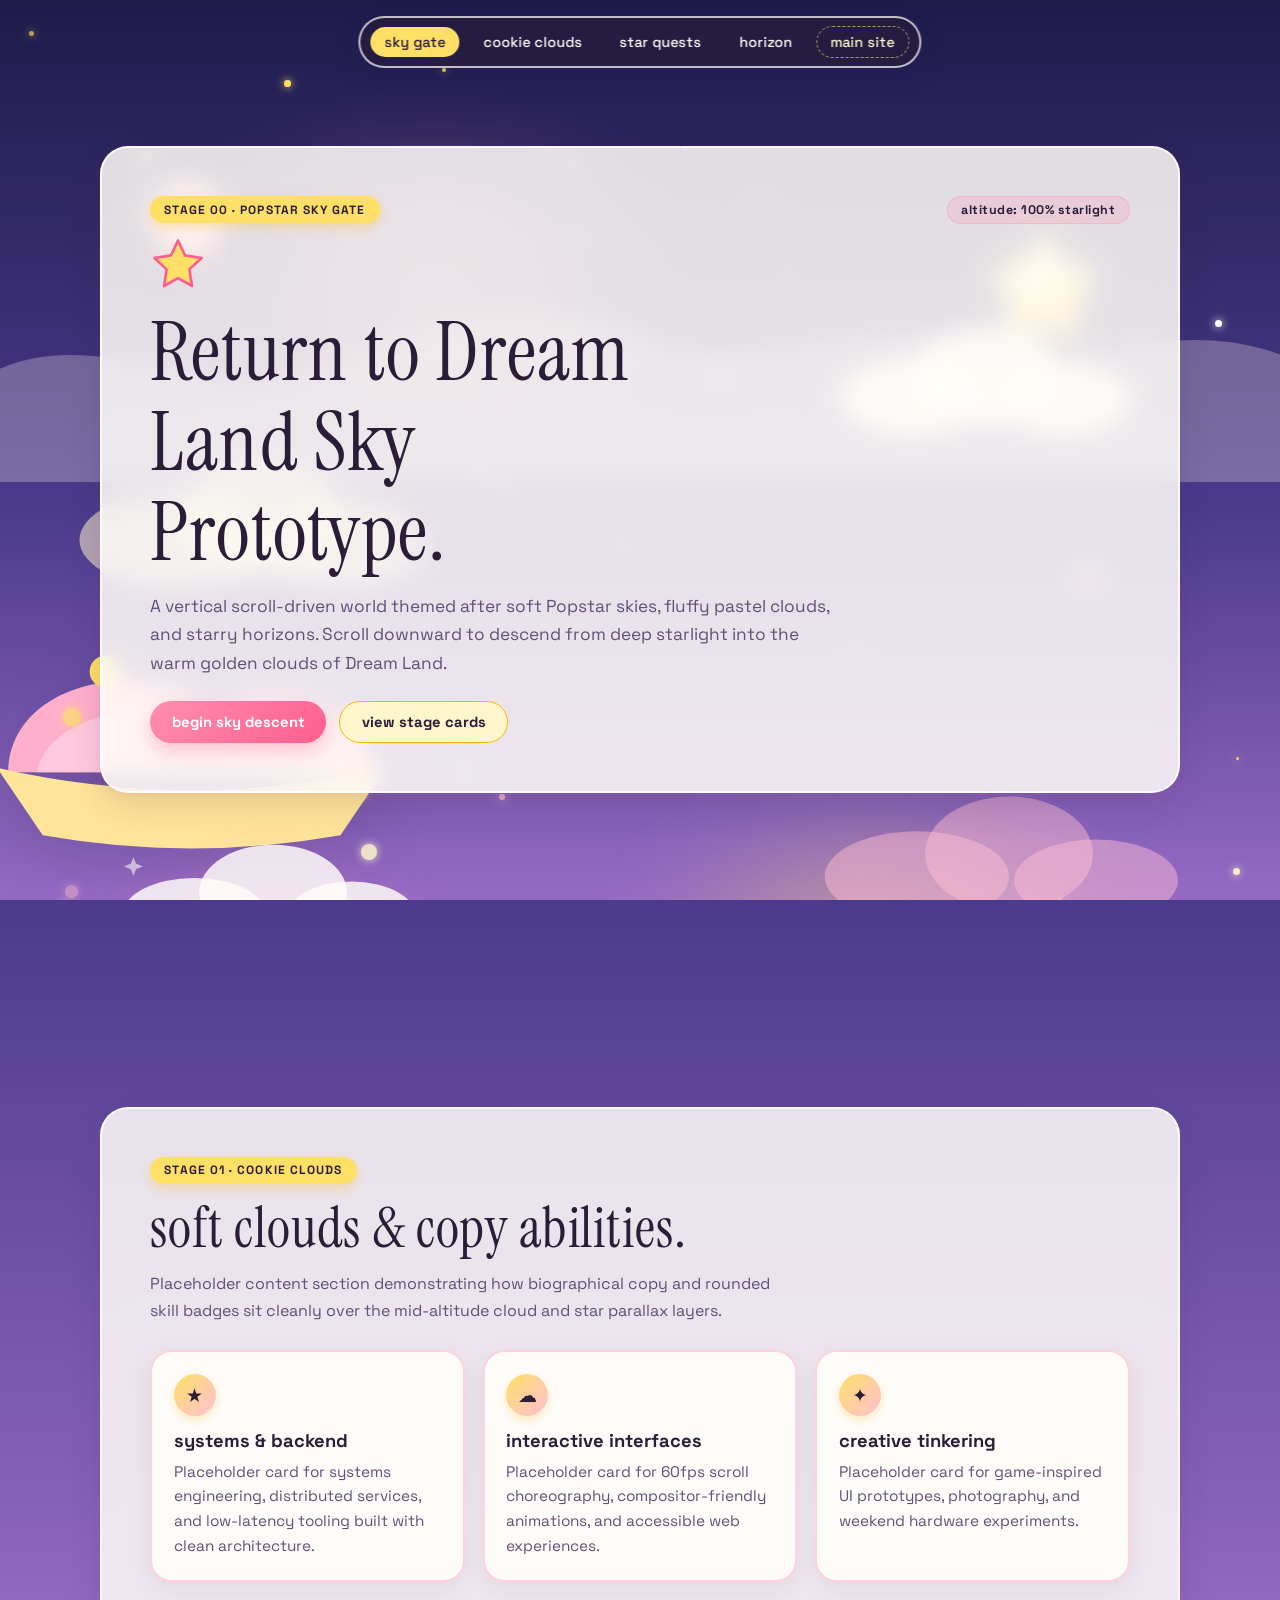
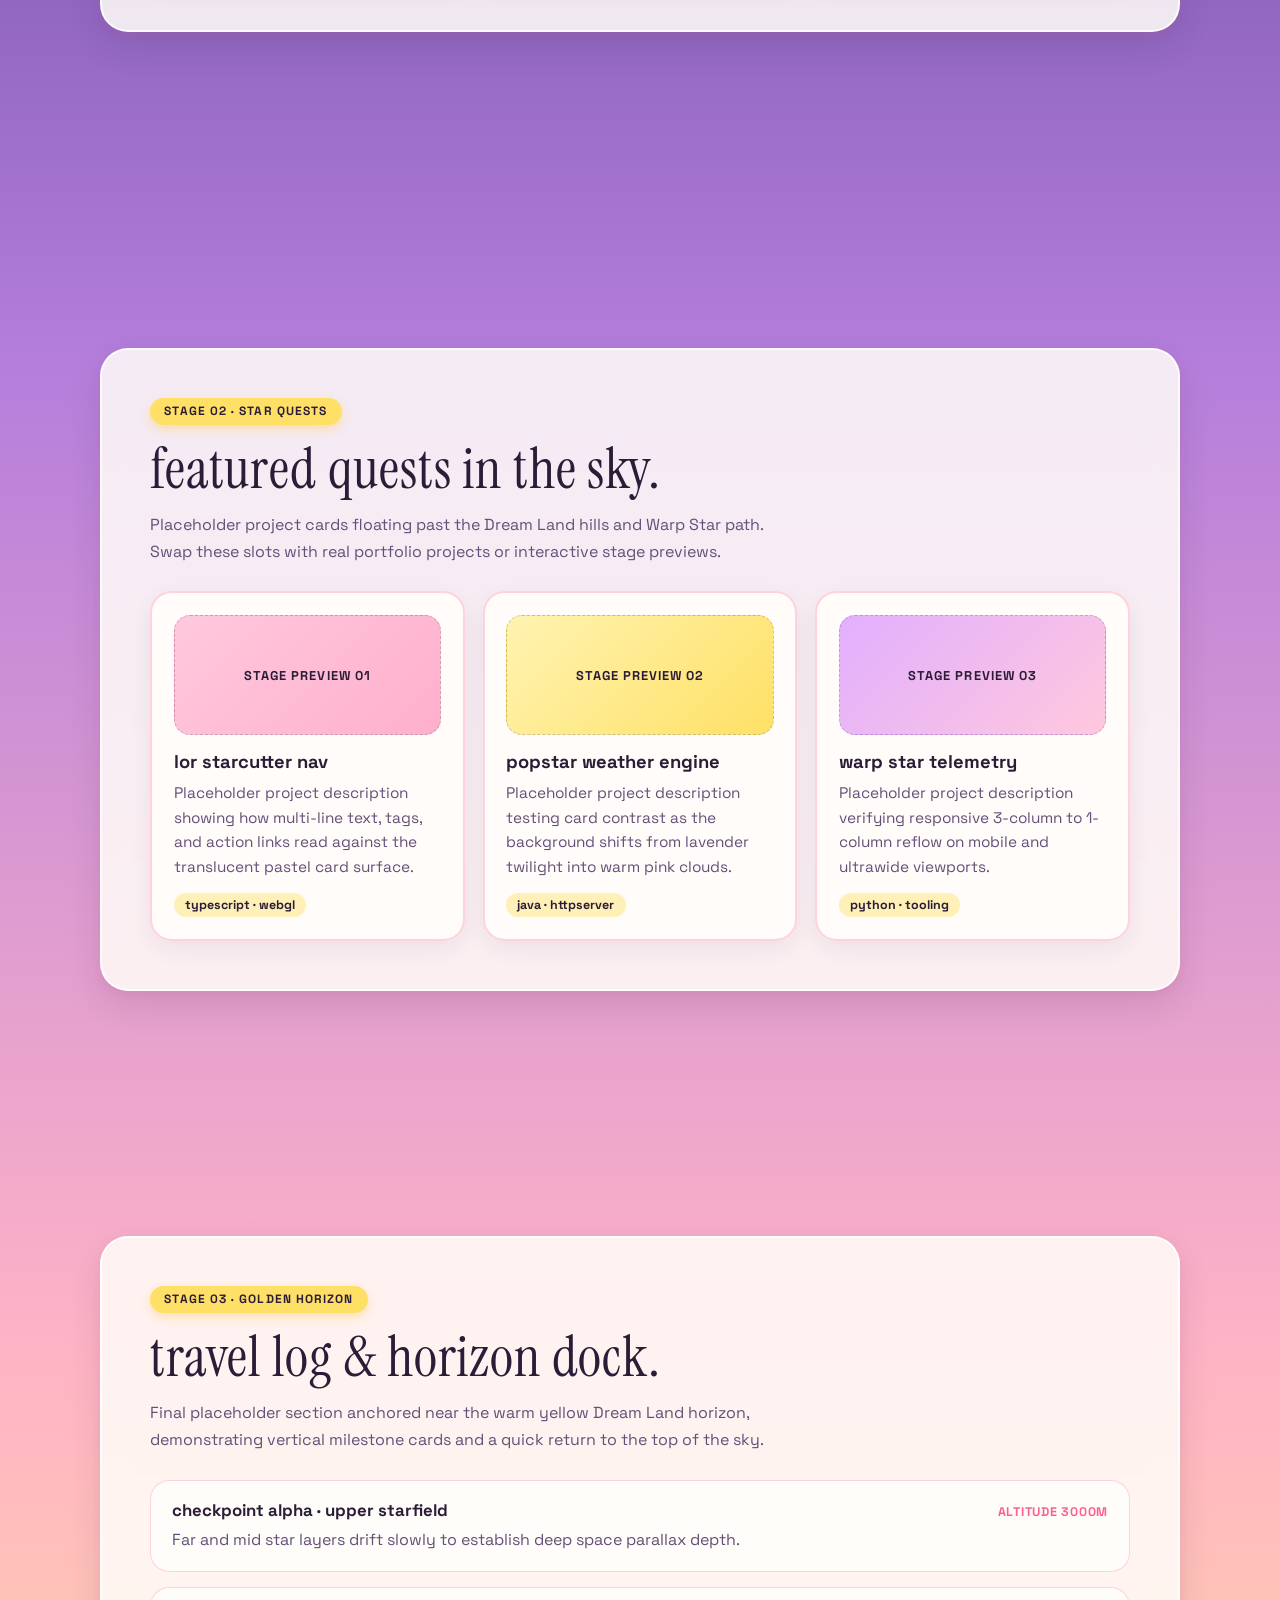
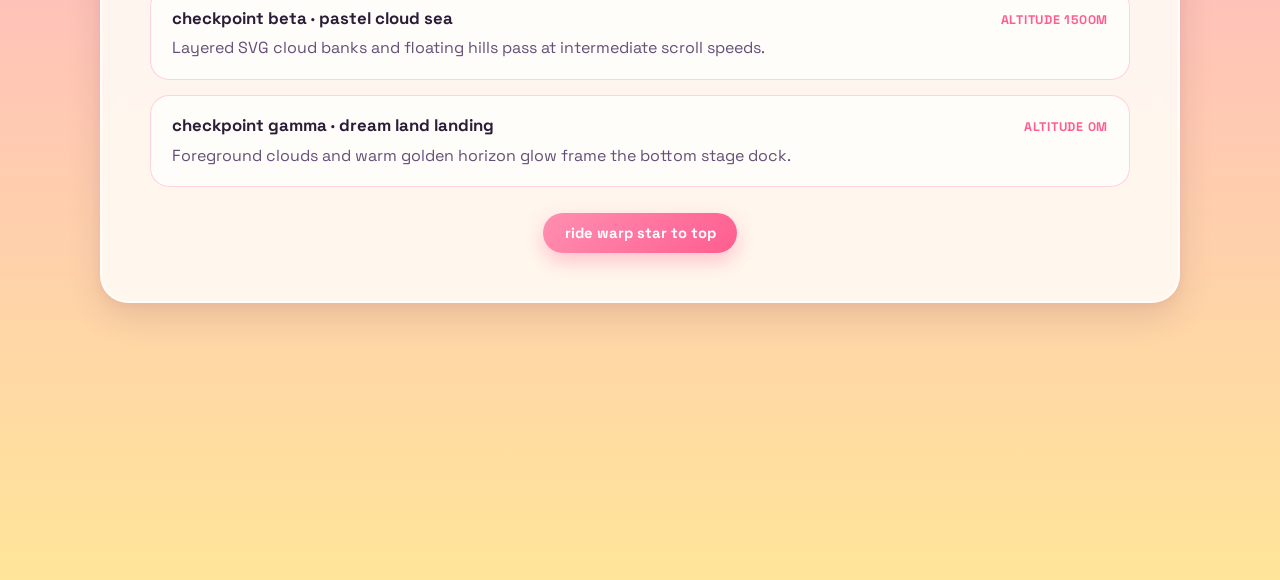
==== commit 06c736d5: "move layer speeds to config" ====
--- a/public/dreamland/index.html
+++ b/public/dreamland/index.html
@@ -223,8 +223,8 @@
                     </p>
                     <div class="dream-card-grid">
                         <article class="dream-card">
-                            <!-- TODO(asset): Replace ability badge SVG with assets/icon-star-rod.png -->
-                            <div class="card-badge" aria-hidden="true">&#9733;</div>
+                            <!-- TODO(asset): Replace ability badge with assets/icon-star-rod.png via config.js -->
+                            <div class="card-badge" data-ability-slot="systems" aria-hidden="true">&#9733;</div>
                             <h3>systems &amp; backend</h3>
                             <p>
                                 Placeholder card for systems engineering, distributed services, and low-latency
@@ -232,8 +232,8 @@
                             </p>
                         </article>
                         <article class="dream-card">
-                            <!-- TODO(asset): Replace ability badge SVG with assets/icon-warp-wing.png -->
-                            <div class="card-badge" aria-hidden="true">&#9729;</div>
+                            <!-- TODO(asset): Replace ability badge with assets/icon-warp-wing.png via config.js -->
+                            <div class="card-badge" data-ability-slot="interfaces" aria-hidden="true">&#9729;</div>
                             <h3>interactive interfaces</h3>
                             <p>
                                 Placeholder card for 60fps scroll choreography, compositor-friendly animations,
@@ -241,8 +241,8 @@
                             </p>
                         </article>
                         <article class="dream-card">
-                            <!-- TODO(asset): Replace ability badge SVG with assets/icon-maxim-tomato.png -->
-                            <div class="card-badge" aria-hidden="true">&#10022;</div>
+                            <!-- TODO(asset): Replace ability badge with assets/icon-maxim-tomato.png via config.js -->
+                            <div class="card-badge" data-ability-slot="tinkering" aria-hidden="true">&#10022;</div>
                             <h3>creative tinkering</h3>
                             <p>
                                 Placeholder card for game-inspired UI prototypes, photography, and weekend
@@ -266,8 +266,8 @@
                     </p>
                     <div class="dream-card-grid">
                         <article class="dream-card is-project">
-                            <!-- TODO(asset): Replace .project-thumb-placeholder with project screenshot or stage frame (assets/card-frame.png) -->
-                            <div class="project-thumb-placeholder thumb-pink">
+                            <!-- TODO(asset): Replace .project-thumb-placeholder with assets/stage-preview-01.png via config.js -->
+                            <div class="project-thumb-placeholder thumb-pink" data-preview-slot="preview01">
                                 <span>stage preview 01</span>
                             </div>
                             <h3>lor starcutter nav</h3>
@@ -278,8 +278,8 @@
                             <span class="dream-tag">typescript &middot; webgl</span>
                         </article>
                         <article class="dream-card is-project">
-                            <!-- TODO(asset): Replace .project-thumb-placeholder with project screenshot or stage frame (assets/card-frame.png) -->
-                            <div class="project-thumb-placeholder thumb-gold">
+                            <!-- TODO(asset): Replace .project-thumb-placeholder with assets/stage-preview-02.png via config.js -->
+                            <div class="project-thumb-placeholder thumb-gold" data-preview-slot="preview02">
                                 <span>stage preview 02</span>
                             </div>
                             <h3>popstar weather engine</h3>
@@ -290,8 +290,8 @@
                             <span class="dream-tag">java &middot; httpserver</span>
                         </article>
                         <article class="dream-card is-project">
-                            <!-- TODO(asset): Replace .project-thumb-placeholder with project screenshot or stage frame (assets/card-frame.png) -->
-                            <div class="project-thumb-placeholder thumb-berry">
+                            <!-- TODO(asset): Replace .project-thumb-placeholder with assets/stage-preview-03.png via config.js -->
+                            <div class="project-thumb-placeholder thumb-berry" data-preview-slot="preview03">
                                 <span>stage preview 03</span>
                             </div>
                             <h3>warp star telemetry</h3>
@@ -347,6 +347,7 @@
         </section>
     </main>
 
+    <script src="config.js"></script>
     <script src="app.js"></script>
 </body>
 </html>
